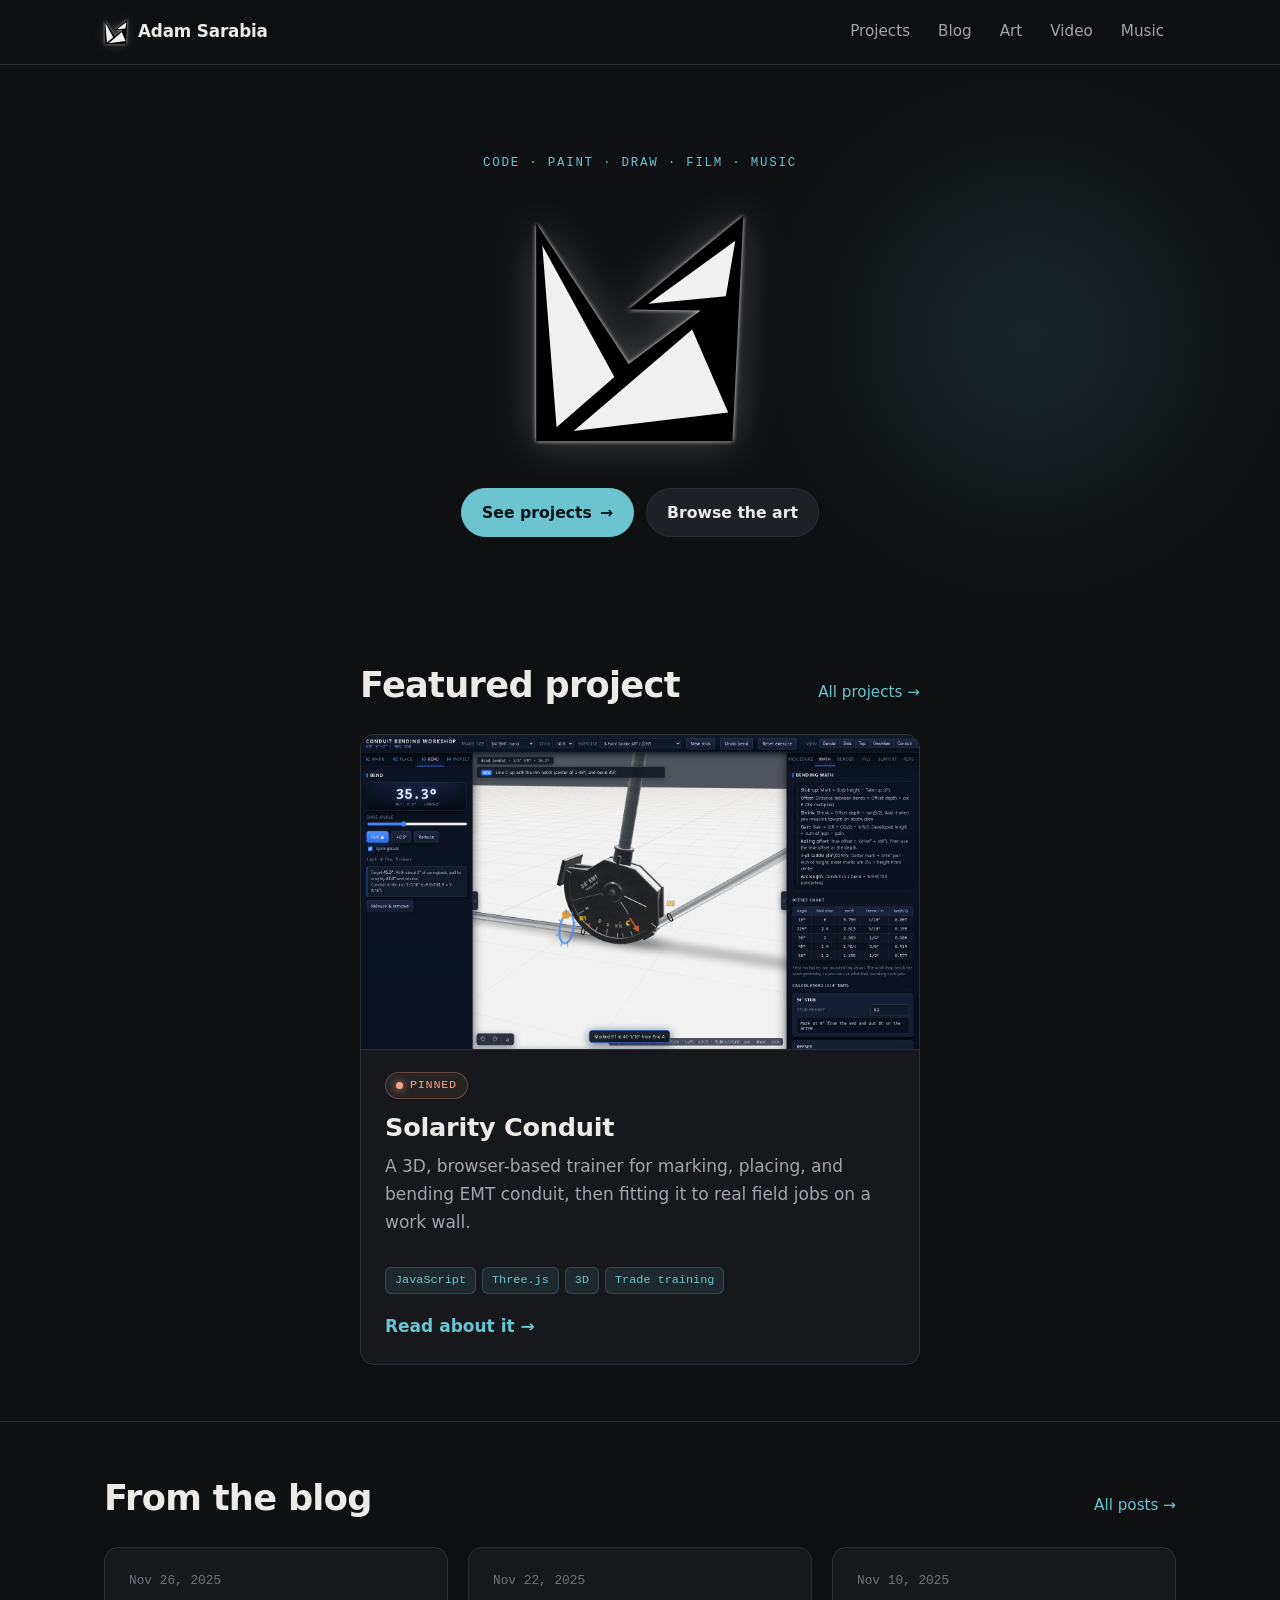
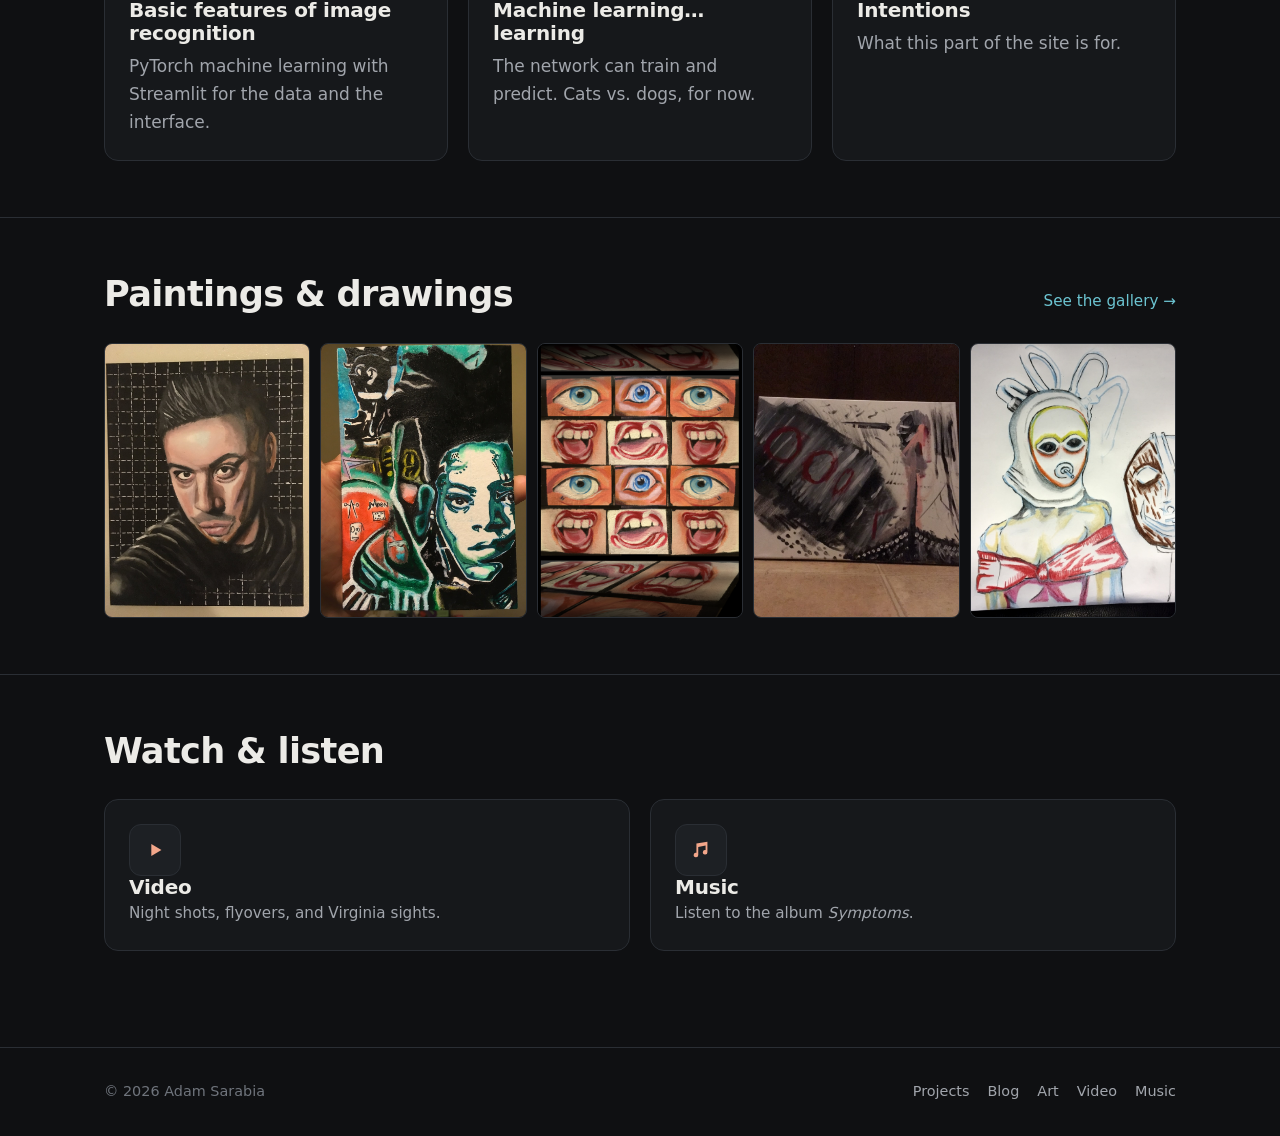
==== index.html @ c8c68a18 "Update home page art previews Co-Authored-By: Claude Opus 5.5 <noreply@anthropic.com>" ====
<!DOCTYPE html>
<html lang="en">
<head>
  <meta charset="utf-8">
  <meta name="viewport" content="width=device-width, initial-scale=1">
  <title>Adam Sarabia · code, art, video &amp; music</title>
  <meta name="description" content="Programming projects, paintings, drawings, video, and music.">
  <meta property="og:title" content="Adam Sarabia">
  <meta property="og:description" content="Programming projects, paintings, drawings, video, and music.">
  <link rel="icon" href="assets/img/favicon.svg" type="image/svg+xml">
  <link rel="stylesheet" href="assets/css/style.css">
</head>
<body>
  <a class="skip-link" href="#main">Skip to content</a>

  <header class="site-header">
    <div class="container">
      <a class="brand" href="index.html"><img src="assets/img/logo.svg" alt="" width="24" height="26">Adam Sarabia</a>
      <button class="nav-toggle" type="button" aria-expanded="false" aria-controls="site-nav" aria-label="Menu"><span></span></button>
      <nav class="site-nav" id="site-nav" aria-label="Main">
        <ul>
          <li><a href="projects.html">Projects</a></li>
          <li><a href="blog.html">Blog</a></li>
          <li><a href="art.html">Art</a></li>
          <li><a href="video.html">Video</a></li>
          <li><a href="music.html">Music</a></li>
        </ul>
      </nav>
    </div>
  </header>

  <main id="main">
    <!-- Hero -->
    <section class="hero">
      <div class="container hero-center">
        <p class="eyebrow hero-tagline">Code · Paint · Draw · Film · Music</p>
        <div class="hero-mark">
          <img src="assets/img/logo.svg" alt="" width="260" height="281">
        </div>
        <div class="hero-actions">
          <a class="btn btn-primary" href="projects.html">See projects <span class="arrow" aria-hidden="true">&rarr;</span></a>
          <a class="btn" href="art.html">Browse the art</a>
        </div>
      </div>
    </section>

    <!-- Featured project -->
    <section class="section feature-wrap">
      <div class="container">
        <div class="section-head">
          <h2>Featured project</h2>
          <a href="projects.html">All projects &rarr;</a>
        </div>
        <a class="card feature" href="projects.html#solarity-conduit">
          <div class="feature-media">
            <img src="assets/img/projects/conduit-bending/bend.png" alt="Bending a 3-point saddle on a 3/4-inch EMT hand bender in the Solarity Conduit simulator" width="1600" height="900">
          </div>
          <div class="card-body">
            <span class="badge">Pinned</span>
            <h3 style="margin-top:14px;font-size:1.6rem">Solarity Conduit</h3>
            <p class="muted">A 3D, browser-based trainer for marking, placing, and bending EMT conduit, then fitting it to real field jobs on a work wall.</p>
            <ul class="tags">
              <li>JavaScript</li><li>Three.js</li><li>3D</li><li>Trade training</li>
            </ul>
            <span style="color:var(--accent);font-weight:600">Read about it &rarr;</span>
          </div>
        </a>
      </div>
    </section>

    <!-- Latest posts -->
    <section class="section">
      <div class="container">
        <div class="section-head">
          <h2>From the blog</h2>
          <a href="blog.html">All posts &rarr;</a>
        </div>
        <div class="grid grid-3">
          <a class="card post-card" href="blog.html#basic-features-of-image-recognition">
            <div class="card-body">
              <time datetime="2025-11-26">Nov 26, 2025</time>
              <h3>Basic features of image recognition</h3>
              <p class="muted">PyTorch machine learning with Streamlit for the data and the interface.</p>
            </div>
          </a>
          <a class="card post-card" href="blog.html#machine-learning-learning">
            <div class="card-body">
              <time datetime="2025-11-22">Nov 22, 2025</time>
              <h3>Machine learning… learning</h3>
              <p class="muted">The network can train and predict. Cats vs. dogs, for now.</p>
            </div>
          </a>
          <a class="card post-card" href="blog.html#intentions">
            <div class="card-body">
              <time datetime="2025-11-10">Nov 10, 2025</time>
              <h3>Intentions</h3>
              <p class="muted">What this part of the site is for.</p>
            </div>
          </a>
        </div>
      </div>
    </section>

    <!-- Art preview -->
    <section class="section">
      <div class="container">
        <div class="section-head">
          <h2>Paintings &amp; drawings</h2>
          <a href="art.html">See the gallery &rarr;</a>
        </div>
        <div class="art-strip">
          <a href="art.html#paintings"><img src="assets/img/art/paintings/painting-04.jpg" alt="Painting: realistic portrait of a man against a grid background" loading="lazy" width="800" height="1066"></a>
          <a href="art.html#paintings"><img src="assets/img/art/paintings/painting-02.jpg" alt="Painting: portrait of a woman framed by bold black, teal, and red shapes" loading="lazy" width="800" height="1066"></a>
          <a href="art.html#paintings"><img src="assets/img/art/paintings/painting-01.png" alt="Painting: grid of painted eyes and open mouths" loading="lazy" width="565" height="800"></a>
          <a href="art.html#paintings"><img src="assets/img/art/paintings/painting-11.jpg" alt="Painting: black, gray, and white abstract with red circles and a pink stroke" loading="lazy" width="720" height="1278"></a>
          <a href="art.html#drawings"><img src="assets/img/art/drawings/drawing-12.jpg" alt="Drawing: two masked figures in color" loading="lazy" width="1066" height="800"></a>
        </div>
      </div>
    </section>

    <!-- Watch & listen -->
    <section class="section">
      <div class="container">
        <div class="section-head"><h2>Watch &amp; listen</h2></div>
        <div class="grid grid-2">
          <a class="card tile" href="video.html">
            <span class="tile-icon" aria-hidden="true">
              <svg width="22" height="22" viewBox="0 0 24 24" fill="currentColor"><path d="M8 5.5v13l11-6.5z"/></svg>
            </span>
            <span><h3>Video</h3><p>Night shots, flyovers, and Virginia sights.</p></span>
          </a>
          <a class="card tile" href="music.html">
            <span class="tile-icon" aria-hidden="true">
              <svg width="22" height="22" viewBox="0 0 24 24" fill="currentColor"><path d="M9 17.5a2.5 2.5 0 1 1-2-2.45V5l12-2v11.5a2.5 2.5 0 1 1-2-2.45V7.2L9 8.6z"/></svg>
            </span>
            <span><h3>Music</h3><p>Listen to the album <em>Symptoms</em>.</p></span>
          </a>
        </div>
      </div>
    </section>
  </main>

  <footer class="site-footer">
    <div class="container">
      <span>&copy; <span id="year">2026</span> Adam Sarabia</span>
      <nav aria-label="Footer">
        <a href="projects.html">Projects</a>
        <a href="blog.html">Blog</a>
        <a href="art.html">Art</a>
        <a href="video.html">Video</a>
        <a href="music.html">Music</a>
      </nav>
    </div>
  </footer>

  <script src="assets/js/site.js" defer></script>
</body>
</html>
---- assets/css/style.css ----
/* ==========================================================================
   Adam Sarabia — site styles
   Colors: change the values under :root to re-theme the whole site.
   ========================================================================== */

:root {
  --bg: #0f1012;
  --surface: #16181b;
  --surface-2: #1d2024;
  --border: #2a2e34;
  --text: #ecebe7;
  --muted: #a1a5ac;
  --faint: #6f747c;
  --accent: #6cc4d1;      /* teal, from the paintings */
  --accent-2: #f2a68a;    /* peach, from the paintings */
  --radius: 14px;
  --radius-sm: 8px;
  --max: 1120px;
  --font: system-ui, -apple-system, "Segoe UI", Roboto, "Helvetica Neue", Arial, sans-serif;
  --mono: ui-monospace, "Cascadia Code", "SF Mono", Consolas, "Liberation Mono", monospace;
  color-scheme: dark;
}

*, *::before, *::after { box-sizing: border-box; }

html { scroll-behavior: smooth; }
@media (prefers-reduced-motion: reduce) {
  html { scroll-behavior: auto; }
  *, *::before, *::after { animation: none !important; transition: none !important; }
}

body {
  margin: 0;
  background: var(--bg);
  color: var(--text);
  font-family: var(--font);
  font-size: 17px;
  line-height: 1.65;
  -webkit-font-smoothing: antialiased;
  text-rendering: optimizeLegibility;
  min-height: 100vh;
  display: flex;
  flex-direction: column;
}

main { flex: 1; }

img, video, iframe { max-width: 100%; display: block; }

a { color: var(--accent); text-decoration: none; }
a:hover { text-decoration: underline; text-underline-offset: 3px; }

:focus-visible { outline: 2px solid var(--accent); outline-offset: 3px; border-radius: 4px; }

h1, h2, h3 { line-height: 1.15; letter-spacing: -0.02em; margin: 0 0 .5em; font-weight: 700; }
h1 { font-size: clamp(2.2rem, 5vw, 3.6rem); }
h2 { font-size: clamp(1.6rem, 3vw, 2.2rem); }
h3 { font-size: 1.25rem; letter-spacing: -0.01em; }
p  { margin: 0 0 1em; }

.container { width: 100%; max-width: var(--max); margin: 0 auto; padding: 0 24px; }
.narrow { max-width: 760px; }

.skip-link {
  position: absolute; left: -9999px; top: 8px; z-index: 100;
  background: var(--accent); color: #000; padding: 8px 14px; border-radius: var(--radius-sm);
}
.skip-link:focus { left: 8px; }

/* ---------- Small text helpers ---------- */
.eyebrow {
  font-family: var(--mono);
  font-size: .78rem;
  letter-spacing: .14em;
  text-transform: uppercase;
  color: var(--accent);
  margin: 0 0 .9rem;
}
.muted { color: var(--muted); }
.lede { font-size: 1.2rem; color: var(--muted); max-width: 62ch; }

/* ---------- Header ---------- */
.site-header {
  position: sticky; top: 0; z-index: 50;
  background: rgba(15, 16, 18, .82);
  backdrop-filter: saturate(140%) blur(12px);
  -webkit-backdrop-filter: saturate(140%) blur(12px);
  border-bottom: 1px solid var(--border);
}
.site-header .container { display: flex; align-items: center; justify-content: space-between; height: 64px; }

.brand { display: flex; align-items: center; gap: 10px; color: var(--text); font-weight: 700; letter-spacing: -0.01em; font-size: 1.05rem; }
.brand:hover { text-decoration: none; }
.brand img { width: 24px; height: auto; filter: drop-shadow(0 0 1px rgba(255,255,255,.7)) drop-shadow(0 0 6px rgba(255,255,255,.18)); }

.site-nav ul { list-style: none; display: flex; gap: 4px; margin: 0; padding: 0; }
.site-nav a {
  display: block; padding: 8px 12px; border-radius: var(--radius-sm);
  color: var(--muted); font-size: .95rem; font-weight: 500;
}
.site-nav a:hover { color: var(--text); background: var(--surface-2); text-decoration: none; }
.site-nav a[aria-current="page"] { color: var(--text); background: var(--surface-2); box-shadow: inset 0 -2px 0 var(--accent); }

.nav-toggle {
  display: none; background: none; border: 1px solid var(--border); color: var(--text);
  border-radius: var(--radius-sm); width: 42px; height: 38px; cursor: pointer; padding: 0;
}
.nav-toggle span, .nav-toggle span::before, .nav-toggle span::after {
  display: block; width: 18px; height: 2px; background: currentColor; margin: 0 auto; position: relative; border-radius: 2px;
  transition: transform .2s ease, background .2s ease;
}
.nav-toggle span::before, .nav-toggle span::after { content: ""; position: absolute; left: 0; }
.nav-toggle span::before { top: -6px; }
.nav-toggle span::after  { top: 6px; }
.nav-open .nav-toggle span { background: transparent; }
.nav-open .nav-toggle span::before { transform: translateY(6px) rotate(45deg); }
.nav-open .nav-toggle span::after  { transform: translateY(-6px) rotate(-45deg); }

@media (max-width: 760px) {
  .nav-toggle { display: block; }
  .site-nav {
    position: absolute; top: 64px; left: 0; right: 0;
    background: var(--bg); border-bottom: 1px solid var(--border);
    display: none;
  }
  .nav-open .site-nav { display: block; }
  .site-nav ul { flex-direction: column; padding: 12px 16px 18px; gap: 2px; }
  .site-nav a { padding: 12px 14px; font-size: 1.05rem; }
}

/* ---------- Page header (inner pages) ---------- */
.page-head { padding: 72px 0 40px; }
.page-head h1 { margin-bottom: .35em; }

/* ---------- Sections ---------- */
.section { padding: 56px 0; }
.section + .section { border-top: 1px solid var(--border); }
.section-head { display: flex; align-items: baseline; justify-content: space-between; gap: 16px; margin-bottom: 28px; flex-wrap: wrap; }
.section-head h2 { margin: 0; }
.section-head a { font-size: .95rem; white-space: nowrap; }

/* ---------- Hero (home) ---------- */
.hero { padding: 88px 0 72px; position: relative; overflow: hidden; }
.hero::before {
  content: ""; position: absolute; inset: -20% -10% auto auto; width: 60vw; height: 60vw; max-width: 760px; max-height: 760px;
  background: radial-gradient(closest-side, rgba(108,196,209,.12), transparent 70%);
  pointer-events: none;
}
.hero .container { display: grid; grid-template-columns: 1.25fr .75fr; gap: 48px; align-items: center; position: relative; }
.hero h1 { max-width: 15ch; }
.hero h1 .accent { color: var(--accent-2); white-space: nowrap; }
.hero-actions { display: flex; gap: 12px; flex-wrap: wrap; margin-top: 28px; }
.hero-mark { display: grid; place-items: center; }
.hero .container.hero-center { display: flex; flex-direction: column; align-items: center; text-align: center; gap: 0; }
.hero-center .hero-mark { margin-bottom: 32px; order: 0; justify-items: center; }
.hero-center .hero-tagline { margin-bottom: 36px; }
.hero-center .hero-mark img { width: min(220px, 55vw); }
.hero-center .hero-actions { justify-content: center; margin-top: 8px; }
.visually-hidden { position: absolute; width: 1px; height: 1px; overflow: hidden; clip: rect(0 0 0 0); white-space: nowrap; }
.hero-mark img {
  width: min(260px, 70%);
  height: auto;
  filter: drop-shadow(0 0 2px rgba(255,255,255,.9)) drop-shadow(0 0 22px rgba(255,255,255,.22));
  animation: float 7s ease-in-out infinite;
}
@keyframes float {
  0%, 100% { transform: translateY(0) rotate(0deg); }
  50% { transform: translateY(-10px) rotate(-2deg); }
}
@media (max-width: 820px) {
  .hero { padding: 56px 0 48px; }
  .hero .container { grid-template-columns: 1fr; }
  .hero-mark { order: -1; justify-items: start; }
  .hero-mark img { width: 92px; }
}

.chips { display: flex; flex-wrap: wrap; gap: 8px; margin: 22px 0 0; padding: 0; list-style: none; }
.chips li {
  font-family: var(--mono); font-size: .78rem; color: var(--muted);
  border: 1px solid var(--border); border-radius: 999px; padding: 4px 12px; background: var(--surface);
}

/* ---------- Buttons ---------- */
.btn {
  display: inline-flex; align-items: center; gap: 8px;
  padding: 11px 20px; border-radius: 999px; font-weight: 600; font-size: .98rem;
  border: 1px solid var(--border); color: var(--text); background: var(--surface-2);
  transition: border-color .15s ease, transform .15s ease, background .15s ease;
}
.btn:hover { text-decoration: none; border-color: var(--faint); transform: translateY(-1px); }
.btn-primary { background: var(--accent); border-color: var(--accent); color: #061316; }
.btn-primary:hover { background: #82d0db; border-color: #82d0db; }
.btn .arrow { transition: transform .15s ease; }
.btn:hover .arrow { transform: translateX(3px); }

/* ---------- Cards ---------- */
.card {
  background: var(--surface); border: 1px solid var(--border); border-radius: var(--radius);
  overflow: hidden; transition: border-color .2s ease, transform .2s ease;
}
a.card { color: inherit; display: block; }
a.card:hover { text-decoration: none; border-color: var(--faint); transform: translateY(-2px); }
.card-body { padding: 22px 24px 24px; }
.card-body h3 { margin-bottom: .35em; }
.card-body p:last-child { margin-bottom: 0; }

.grid { display: grid; gap: 20px; }
.grid-2 { grid-template-columns: repeat(2, 1fr); }
.grid-3 { grid-template-columns: repeat(3, 1fr); }
@media (max-width: 900px) { .grid-3 { grid-template-columns: 1fr 1fr; } }
@media (max-width: 640px) { .grid-2, .grid-3 { grid-template-columns: 1fr; } }

/* Featured project (home) */
.feature { display: grid; grid-template-columns: 1.1fr 1fr; max-width: 560px; margin: 0 auto; }
.feature-wrap .section-head { max-width: 560px; margin-left: auto; margin-right: auto; }
.feature-wrap .feature { grid-template-columns: 1fr; }
.feature-wrap .feature-media { border-right: 0; border-bottom: 1px solid var(--border); padding: 0; }
.feature-wrap .feature-media img { border: 0; border-radius: 0; width: 100%; height: auto; }
.feature-wrap .feature .card-body { padding: 22px 24px 24px; }
.feature-media { background: #0b0c0e; border-right: 1px solid var(--border); display: grid; place-items: center; padding: 20px; }
.feature-media img { border-radius: var(--radius-sm); border: 1px solid var(--border); }
.feature .card-body { padding: 32px; display: flex; flex-direction: column; justify-content: center; }
@media (max-width: 820px) {
  .feature { grid-template-columns: 1fr; }
  .feature-media { border-right: 0; border-bottom: 1px solid var(--border); }
}

.tags { display: flex; flex-wrap: wrap; gap: 6px; margin: 14px 0 18px; padding: 0; list-style: none; }
.tags li {
  font-family: var(--mono); font-size: .74rem; padding: 3px 9px; border-radius: 6px;
  background: rgba(108,196,209,.1); color: var(--accent); border: 1px solid rgba(108,196,209,.22);
}

.badge {
  display: inline-flex; align-items: center; gap: 7px;
  font-family: var(--mono); font-size: .74rem; letter-spacing: .06em; text-transform: uppercase;
  color: var(--accent-2); border: 1px solid rgba(242,166,138,.3); background: rgba(242,166,138,.08);
  padding: 3px 10px; border-radius: 999px; align-self: flex-start;
}
.badge::before { content: ""; width: 7px; height: 7px; border-radius: 50%; background: currentColor; box-shadow: 0 0 8px currentColor; }

/* Post cards (home + blog list) */
.post-card time, .post time {
  font-family: var(--mono); font-size: .8rem; color: var(--faint); display: block; margin-bottom: 8px;
}

/* Art strip (home) */
.art-strip { display: grid; grid-template-columns: repeat(5, 1fr); gap: 10px; }
.art-strip a { border-radius: var(--radius-sm); overflow: hidden; aspect-ratio: 3 / 4; border: 1px solid var(--border); }
.art-strip img { width: 100%; height: 100%; object-fit: cover; transition: transform .4s ease; }
.art-strip a:hover img { transform: scale(1.05); }
@media (max-width: 760px) { .art-strip { grid-template-columns: repeat(3, 1fr); } }

/* Link tiles (home: video / music) */
.tile { display: flex; align-items: center; gap: 18px; padding: 24px; }
.tile-icon {
  flex: none; width: 52px; height: 52px; border-radius: 12px; display: grid; place-items: center;
  background: var(--surface-2); border: 1px solid var(--border); color: var(--accent-2);
}
.tile h3 { margin: 0 0 2px; }
.tile p { margin: 0; color: var(--muted); font-size: .95rem; }

/* ---------- Project page ---------- */
.project { padding: 8px 0 64px; }
.project-head { display: flex; align-items: center; gap: 14px; flex-wrap: wrap; margin-bottom: 14px; }
.project-head time { font-family: var(--mono); font-size: .8rem; color: var(--faint); }
.project h2 { font-size: clamp(1.8rem, 3.6vw, 2.6rem); }
.project-layout { display: grid; grid-template-columns: 1fr 300px; gap: 48px; margin-top: 32px; }
@media (max-width: 900px) { .project-layout { grid-template-columns: 1fr; gap: 32px; } }
.project-layout h3 { margin-top: 1.6em; }
.project-layout h3:first-child { margin-top: 0; }
.project-layout ul { padding-left: 1.2em; margin: 0 0 1em; }
.project-layout li { margin-bottom: .4em; }
.project-layout li::marker { color: var(--accent); }

.aside-box { background: var(--surface); border: 1px solid var(--border); border-radius: var(--radius); padding: 22px; position: sticky; top: 88px; }
.aside-box h4 { font-family: var(--mono); font-size: .75rem; letter-spacing: .12em; text-transform: uppercase; color: var(--faint); margin: 0 0 8px; font-weight: 500; }
.aside-box dl { margin: 0; }
.aside-box dt { font-family: var(--mono); font-size: .75rem; letter-spacing: .12em; text-transform: uppercase; color: var(--faint); margin-top: 16px; }
.aside-box dt:first-child { margin-top: 0; }
.aside-box dd { margin: 4px 0 0; }
.aside-box .tags { margin: 6px 0 0; }
.aside-links { display: grid; gap: 8px; margin-top: 18px; }

.figures { display: grid; grid-template-columns: 1fr 1.4fr; gap: 16px; margin: 20px 0 8px; align-items: start; }
@media (max-width: 640px) { .figures { grid-template-columns: 1fr; } }
figure { margin: 0; }
figure img { border-radius: var(--radius-sm); border: 1px solid var(--border); width: 100%; height: auto; cursor: zoom-in; }
figcaption { font-size: .88rem; color: var(--muted); margin-top: 8px; }

.note {
  border-left: 3px solid var(--accent-2); background: var(--surface); padding: 14px 18px; border-radius: 0 var(--radius-sm) var(--radius-sm) 0;
  color: var(--muted); font-size: .96rem;
}

/* ---------- Embeds ---------- */
.embed { position: relative; aspect-ratio: 16 / 9; border-radius: var(--radius); overflow: hidden; background: #000; border: 1px solid var(--border); }
.embed iframe { position: absolute; inset: 0; width: 100%; height: 100%; border: 0; }
.video-grid { display: grid; grid-template-columns: repeat(2, 1fr); gap: 32px 24px; }
@media (max-width: 760px) { .video-grid { grid-template-columns: 1fr; } }
.video-grid h3 { margin: 14px 0 2px; font-size: 1.1rem; }
.video-grid p { margin: 0; color: var(--muted); font-size: .92rem; }
.video-vertical {
  display: flex; align-items: center; gap: 40px; margin-top: 56px; padding-top: 48px; border-top: 1px solid var(--border);
}
.video-vertical video {
  width: min(300px, 100%); height: auto; aspect-ratio: 9 / 16; border-radius: var(--radius);
  border: 1px solid var(--border); background: #000; flex: none;
}
.video-vertical h2 { margin-bottom: .3em; }
@media (max-width: 640px) { .video-vertical { flex-direction: column; align-items: flex-start; gap: 20px; } }

.embed-small { max-width: 640px; }

/* GitHub project cards */
.gh-section { padding: 0 0 56px; margin-bottom: 48px; border-bottom: 1px solid var(--border); }
.gh-list { display: grid; gap: 24px; }
.gh-card { display: grid; grid-template-columns: 1.15fr 1fr; }
.gh-card .project-head { margin-bottom: 10px; }
.gh-card .project-head time { font-family: var(--mono); font-size: .8rem; color: var(--faint); }
.gh-media { display: block; overflow: hidden; border-right: 1px solid var(--border); background: #0b0c0e; }
@media (max-width: 860px) {
  .gh-card { grid-template-columns: 1fr; }
  .gh-media { aspect-ratio: 16 / 9; border-right: 0; border-bottom: 1px solid var(--border); }
}
.badge-pin { color: var(--accent); border-color: rgba(108,196,209,.35); background: rgba(108,196,209,.08); }
.gh-media img { width: 100%; height: 100%; object-fit: cover; transition: transform .4s ease; }
.gh-media:hover img { transform: scale(1.03); }
.gh-card .card-body { flex: 1; display: flex; flex-direction: column; }
.gh-sub { font-family: var(--mono); font-size: .78rem; color: var(--faint); margin: -2px 0 12px; }
.gh-card .points { padding-left: 1.1em; margin: 0 0 16px; color: var(--muted); font-size: .95rem; }
.gh-card .points li { margin-bottom: .35em; }
.gh-card .points li::marker { color: var(--accent); }
.gh-thumbs { display: grid; grid-template-columns: 1fr 1fr; gap: 8px; margin-bottom: 4px; }
.gh-thumbs a { aspect-ratio: 16 / 9; overflow: hidden; border-radius: var(--radius-sm); border: 1px solid var(--border); }
.gh-thumbs img { width: 100%; height: 100%; object-fit: cover; transition: transform .4s ease; }
.gh-thumbs a:hover img { transform: scale(1.05); }
.gh-links { margin-top: auto; display: flex; gap: 10px; flex-wrap: wrap; }

.spotify { border-radius: var(--radius); overflow: hidden; border: 0; width: 100%; height: 352px; }

/* ---------- Blog ---------- */
.post { padding: 40px 0; border-top: 1px solid var(--border); }
.post:first-of-type { border-top: 0; padding-top: 8px; }
.post h2 { font-size: clamp(1.5rem, 3vw, 2rem); }
.post h2 a { color: inherit; }
.post .embed, .post .figures { margin: 22px 0; }
.post-footer { margin-top: 14px; font-size: .95rem; }

/* ---------- Art gallery ---------- */
.subnav { display: flex; gap: 8px; flex-wrap: wrap; margin-top: 26px; }
.subnav a { padding: 7px 16px; border-radius: 999px; border: 1px solid var(--border); color: var(--muted); font-size: .95rem; }
.subnav a:hover { color: var(--text); text-decoration: none; border-color: var(--faint); }

.gallery { columns: 3 260px; column-gap: 16px; }
.gallery a {
  display: block; margin: 0 0 16px; break-inside: avoid; border-radius: var(--radius-sm); overflow: hidden;
  border: 1px solid var(--border); background: var(--surface); position: relative;
}
.gallery img { width: 100%; height: auto; transition: transform .5s ease, opacity .3s ease, filter .4s ease; }
.gallery a:hover img { transform: scale(1.03); }
.gallery a::after {
  content: ""; position: absolute; inset: 0; box-shadow: inset 0 0 0 1px rgba(255,255,255,.04); pointer-events: none;
}
.art-section { scroll-margin-top: 90px; }

/* NSFW cover: blurred until clicked once (see site.js) */
.gallery a.nsfw:not(.revealed) img,
.gallery a.nsfw:not(.revealed):hover img {
  filter: blur(28px) brightness(.55) saturate(.7);
  transform: scale(1.15);
}
.gallery a.nsfw:not(.revealed) { cursor: pointer; }
.nsfw-cover {
  position: absolute; inset: 0; z-index: 1;
  display: flex; flex-direction: column; align-items: center; justify-content: center; gap: 10px;
  color: var(--text); text-align: center; pointer-events: none;
  transition: opacity .3s ease, visibility .3s ease;
}
.gallery a.nsfw.revealed .nsfw-cover { opacity: 0; visibility: hidden; }
.nsfw-tag {
  font-family: var(--mono); font-weight: 700; font-size: .85rem; letter-spacing: .18em;
  padding: 5px 14px 5px 16px; border-radius: 999px;
  border: 1px solid rgba(255,255,255,.55); background: rgba(0,0,0,.35);
}
.nsfw-hint { font-size: .9rem; color: rgba(255,255,255,.82); }
.gallery a.nsfw:not(.revealed):hover .nsfw-tag { background: rgba(0,0,0,.55); border-color: #fff; }

/* ---------- Lightbox ---------- */
.lightbox {
  position: fixed; inset: 0; z-index: 200; background: rgba(6, 7, 8, .94);
  display: none; align-items: center; justify-content: center; padding: 56px 72px;
}
.lightbox.open { display: flex; }
.lightbox img { max-width: 100%; max-height: 100%; object-fit: contain; border-radius: 6px; box-shadow: 0 20px 60px rgba(0,0,0,.6); }
.lightbox button {
  position: absolute; background: rgba(255,255,255,.06); color: var(--text); border: 1px solid rgba(255,255,255,.14);
  width: 46px; height: 46px; border-radius: 50%; font-size: 1.3rem; cursor: pointer; display: grid; place-items: center;
}
.lightbox button:hover { background: rgba(255,255,255,.14); }
.lb-close { top: 16px; right: 16px; }
.lb-prev { left: 16px; top: 50%; transform: translateY(-50%); }
.lb-next { right: 16px; top: 50%; transform: translateY(-50%); }
.lightbox img { transition: filter .3s ease; }
.lightbox.lb-blur img { filter: blur(40px) brightness(.5); cursor: pointer; }
.lightbox .lb-reveal {
  display: none; top: 50%; left: 50%; transform: translate(-50%, -50%);
  width: auto; height: auto; padding: 14px 22px; border-radius: 999px; gap: 12px;
  align-items: center; font-size: .95rem; background: rgba(0,0,0,.45);
}
.lightbox.lb-blur .lb-reveal { display: flex; }
.lightbox .lb-reveal .nsfw-tag { padding: 3px 10px 3px 12px; font-size: .78rem; }
.lb-count { position: absolute; bottom: 18px; left: 0; right: 0; text-align: center; font-family: var(--mono); font-size: .8rem; color: var(--muted); }
@media (max-width: 640px) {
  .lightbox { padding: 64px 12px; }
  .lb-prev, .lb-next { top: auto; bottom: 10px; transform: none; }
}

/* ---------- Footer ---------- */
.site-footer { border-top: 1px solid var(--border); padding: 32px 0; color: var(--faint); font-size: .9rem; margin-top: 40px; }
.site-footer .container { display: flex; justify-content: space-between; gap: 16px; flex-wrap: wrap; align-items: center; }
.site-footer nav { display: flex; gap: 18px; flex-wrap: wrap; }
.site-footer a { color: var(--muted); }
.site-footer a:hover { color: var(--text); }
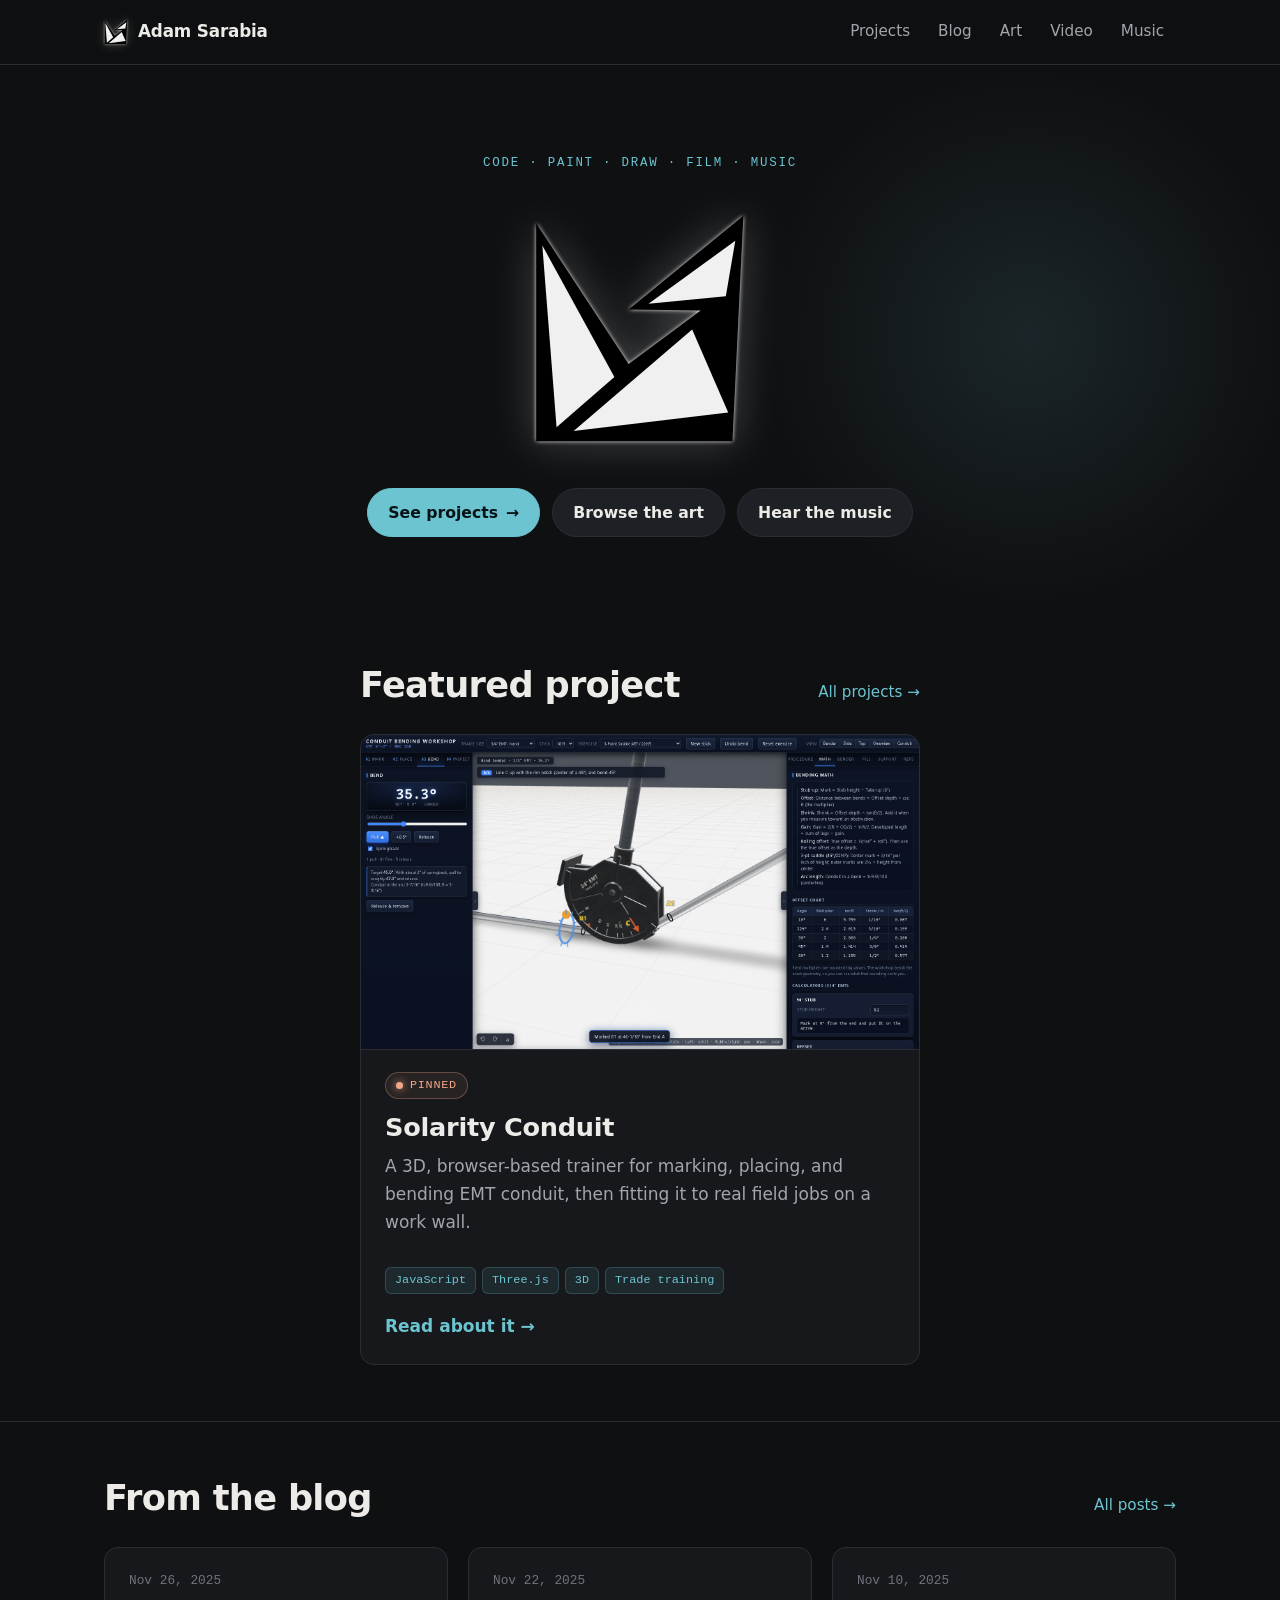
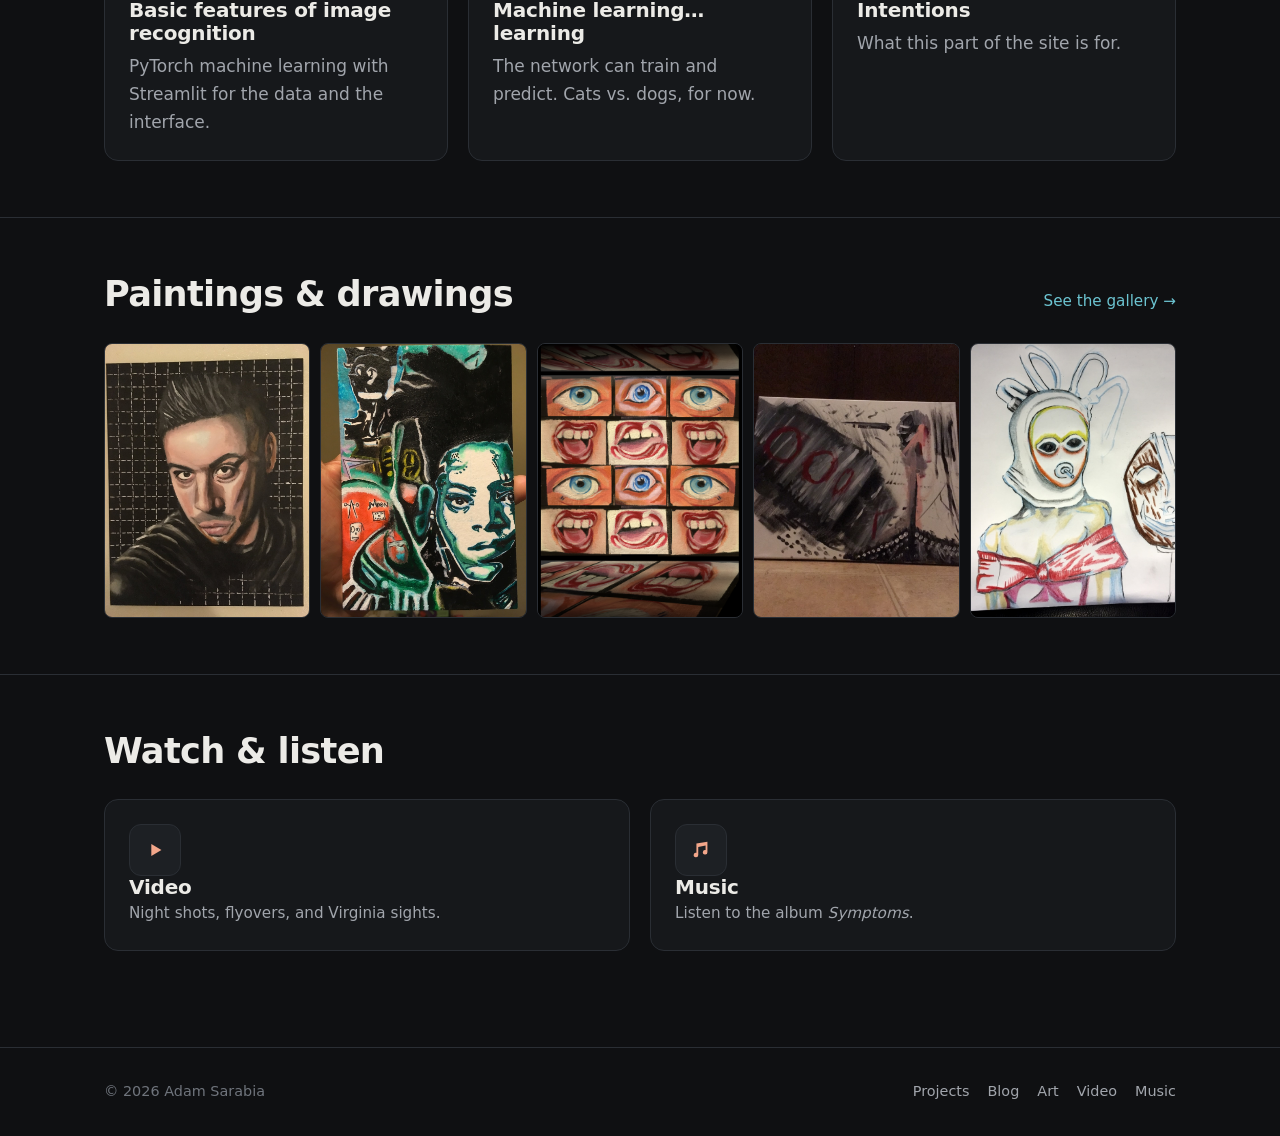
==== commit 5416d32b: "Add Hear the music button to the home page Co-Authored-By: Claude Opus 5.5 <noreply@anthropic.com>" ====
--- a/index.html
+++ b/index.html
@@ -40,6 +40,7 @@
         <div class="hero-actions">
           <a class="btn btn-primary" href="projects.html">See projects <span class="arrow" aria-hidden="true">&rarr;</span></a>
           <a class="btn" href="art.html">Browse the art</a>
+          <a class="btn" href="music.html">Hear the music</a>
         </div>
       </div>
     </section>
--- a/assets/css/style.css
+++ b/assets/css/style.css
@@ -27,6 +27,8 @@
 @media (prefers-reduced-motion: reduce) {
   html { scroll-behavior: auto; }
   *, *::before, *::after { animation: none !important; transition: none !important; }
+  /* Keep the gentle logo float even when the system asks for less motion. */
+  .hero-mark img { animation: float 7s ease-in-out infinite !important; }
 }
 
 body {
@@ -338,6 +340,9 @@
 .gh-links { margin-top: auto; display: flex; gap: 10px; flex-wrap: wrap; }
 
 .spotify { border-radius: var(--radius); overflow: hidden; border: 0; width: 100%; height: 352px; }
+.spotify-full { height: 760px; }
+.listen-title { font-size: 1rem; font-family: var(--mono); letter-spacing: .12em; text-transform: uppercase; color: var(--faint); font-weight: 500; margin: 32px 0 12px; }
+.listen-links { display: flex; flex-wrap: wrap; gap: 10px; }
 
 /* ---------- Blog ---------- */
 .post { padding: 40px 0; border-top: 1px solid var(--border); }
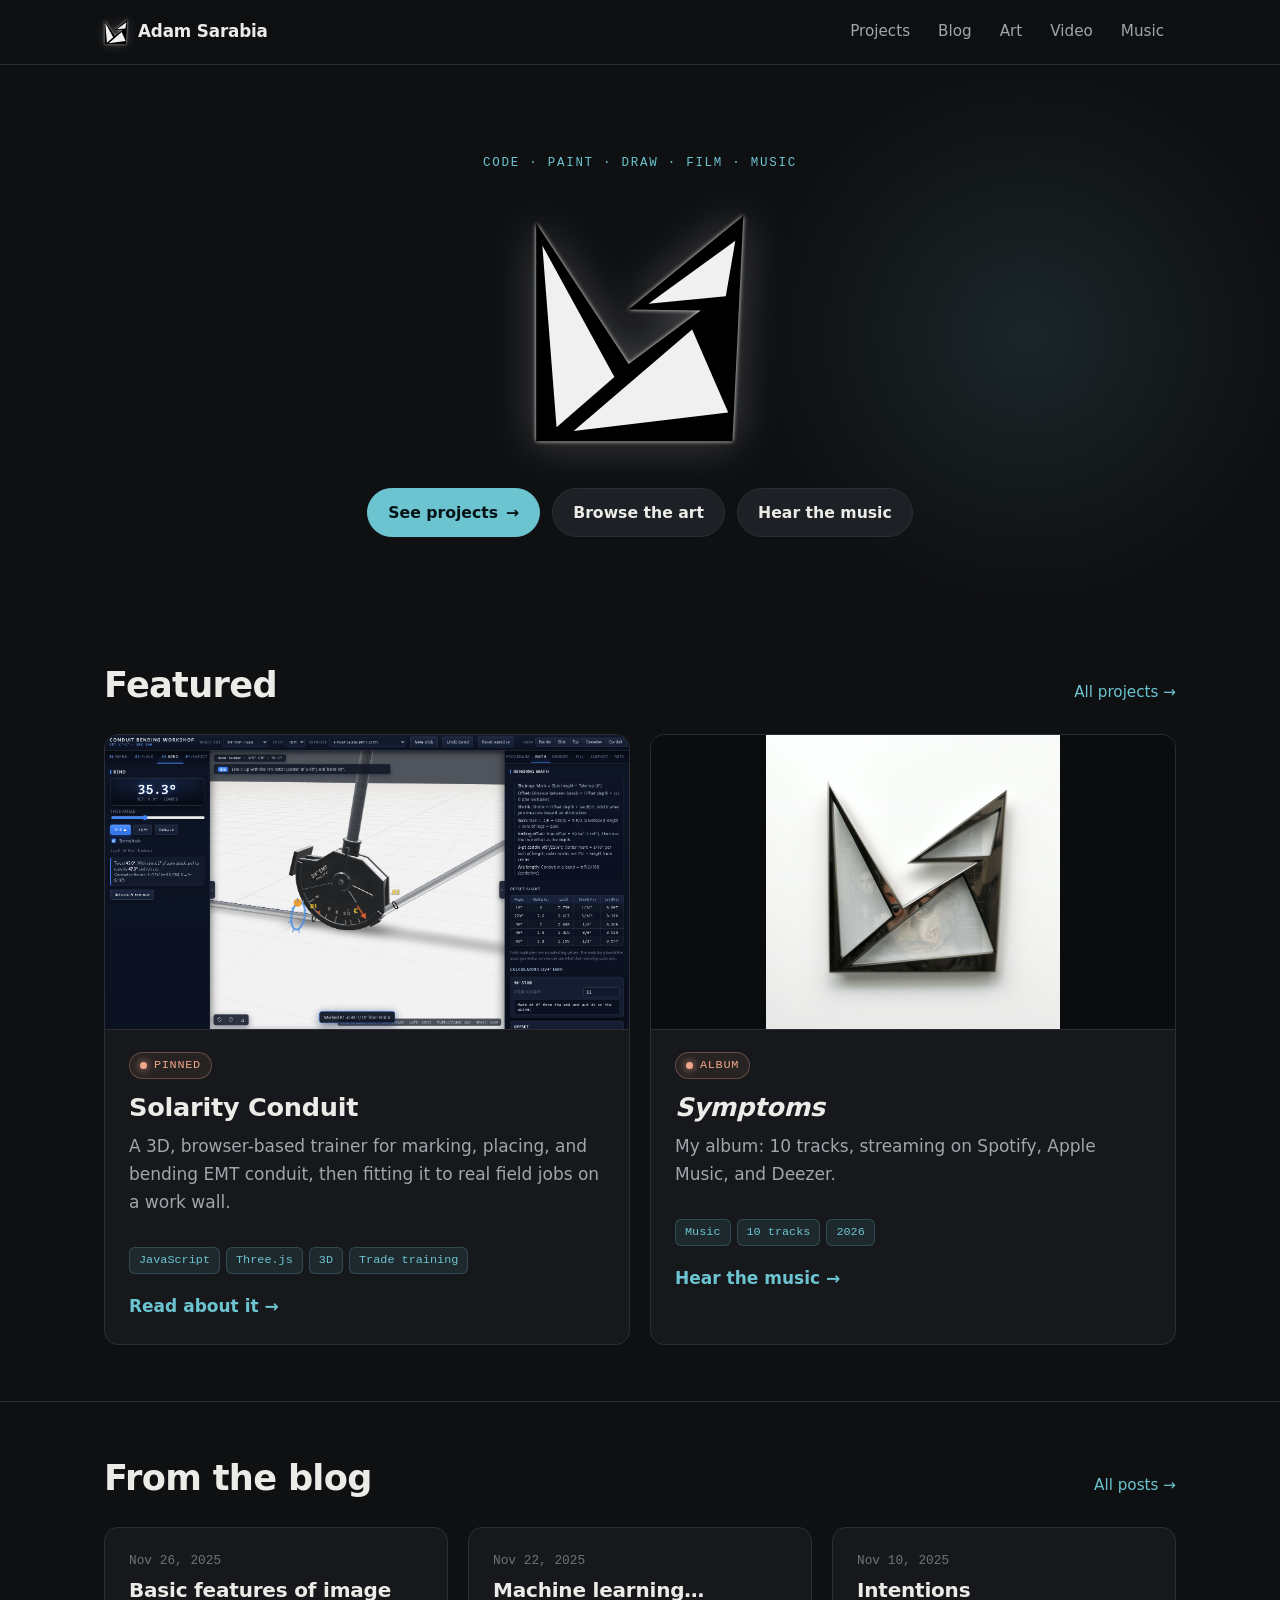
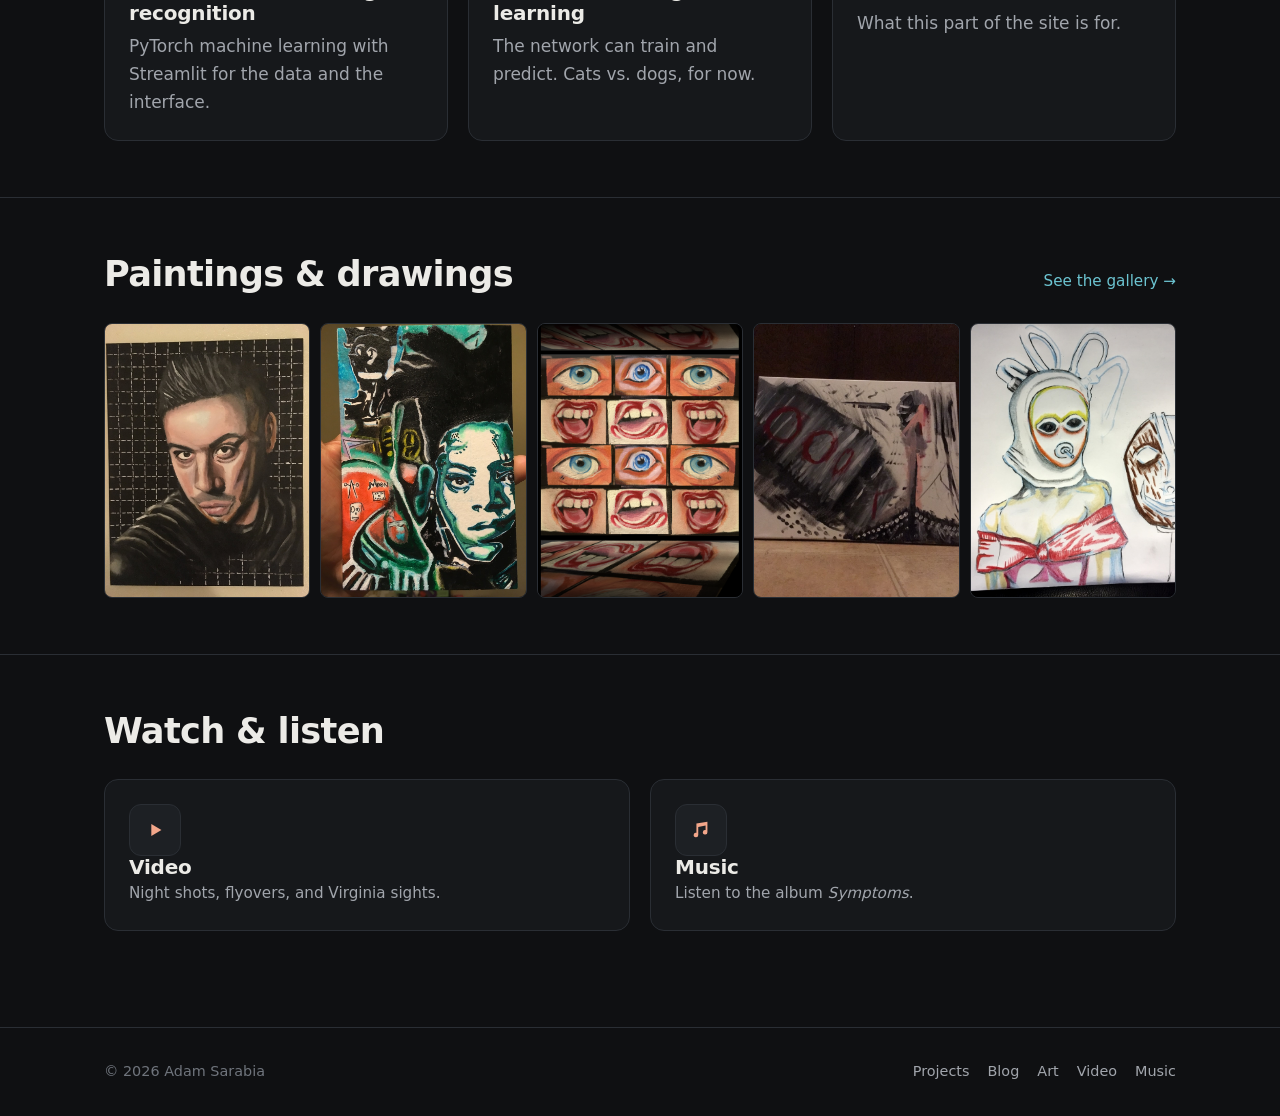
==== commit 7d323e87: "Feature the Symptoms album next to Solarity Conduit Co-Authored-By: Claude Opus 5.5 <noreply@anthrop" ====
--- a/index.html
+++ b/index.html
@@ -49,9 +49,10 @@
     <section class="section feature-wrap">
       <div class="container">
         <div class="section-head">
-          <h2>Featured project</h2>
+          <h2>Featured</h2>
           <a href="projects.html">All projects &rarr;</a>
         </div>
+        <div class="feature-pair">
         <a class="card feature" href="projects.html#solarity-conduit">
           <div class="feature-media">
             <img src="assets/img/projects/conduit-bending/bend.png" alt="Bending a 3-point saddle on a 3/4-inch EMT hand bender in the Solarity Conduit simulator" width="1600" height="900">
@@ -66,6 +67,21 @@
             <span style="color:var(--accent);font-weight:600">Read about it &rarr;</span>
           </div>
         </a>
+        <a class="card feature" href="music.html">
+          <div class="feature-media feature-media-album">
+            <img src="assets/img/music/symptoms-cover.jpg" alt="Album cover for Symptoms" width="1000" height="1000">
+          </div>
+          <div class="card-body">
+            <span class="badge">Album</span>
+            <h3 style="margin-top:14px;font-size:1.6rem"><em>Symptoms</em></h3>
+            <p class="muted">My album: 10 tracks, streaming on Spotify, Apple Music, and Deezer.</p>
+            <ul class="tags">
+              <li>Music</li><li>10 tracks</li><li>2026</li>
+            </ul>
+            <span style="color:var(--accent);font-weight:600">Hear the music &rarr;</span>
+          </div>
+        </a>
+        </div>
       </div>
     </section>
 
--- a/assets/css/style.css
+++ b/assets/css/style.css
@@ -214,7 +214,16 @@
 
 /* Featured project (home) */
 .feature { display: grid; grid-template-columns: 1.1fr 1fr; max-width: 560px; margin: 0 auto; }
-.feature-wrap .section-head { max-width: 560px; margin-left: auto; margin-right: auto; }
+.feature-pair { display: grid; grid-template-columns: repeat(2, minmax(0, 560px)); gap: 20px; justify-content: center; }
+@media (max-width: 820px) { .feature-pair { grid-template-columns: minmax(0, 560px); } }
+.feature-pair .feature { max-width: none; margin: 0; width: 100%; }
+.feature-wrap .section-head { max-width: 1140px; margin-left: auto; margin-right: auto; }
+.feature-pair .feature-media { aspect-ratio: 16 / 9; display: block; }
+.feature-pair .feature-media img { width: 100%; height: 100%; object-fit: cover; }
+.feature-pair .feature-media { position: relative; overflow: hidden; padding: 0; }
+.feature-wrap .feature-pair .feature-media img { position: absolute; inset: 0; width: 100%; height: 100%; }
+.feature-pair .feature-media-album { background: #0b0c0e; }
+.feature-pair .feature-media-album img { object-fit: contain; }
 .feature-wrap .feature { grid-template-columns: 1fr; }
 .feature-wrap .feature-media { border-right: 0; border-bottom: 1px solid var(--border); padding: 0; }
 .feature-wrap .feature-media img { border: 0; border-radius: 0; width: 100%; height: auto; }
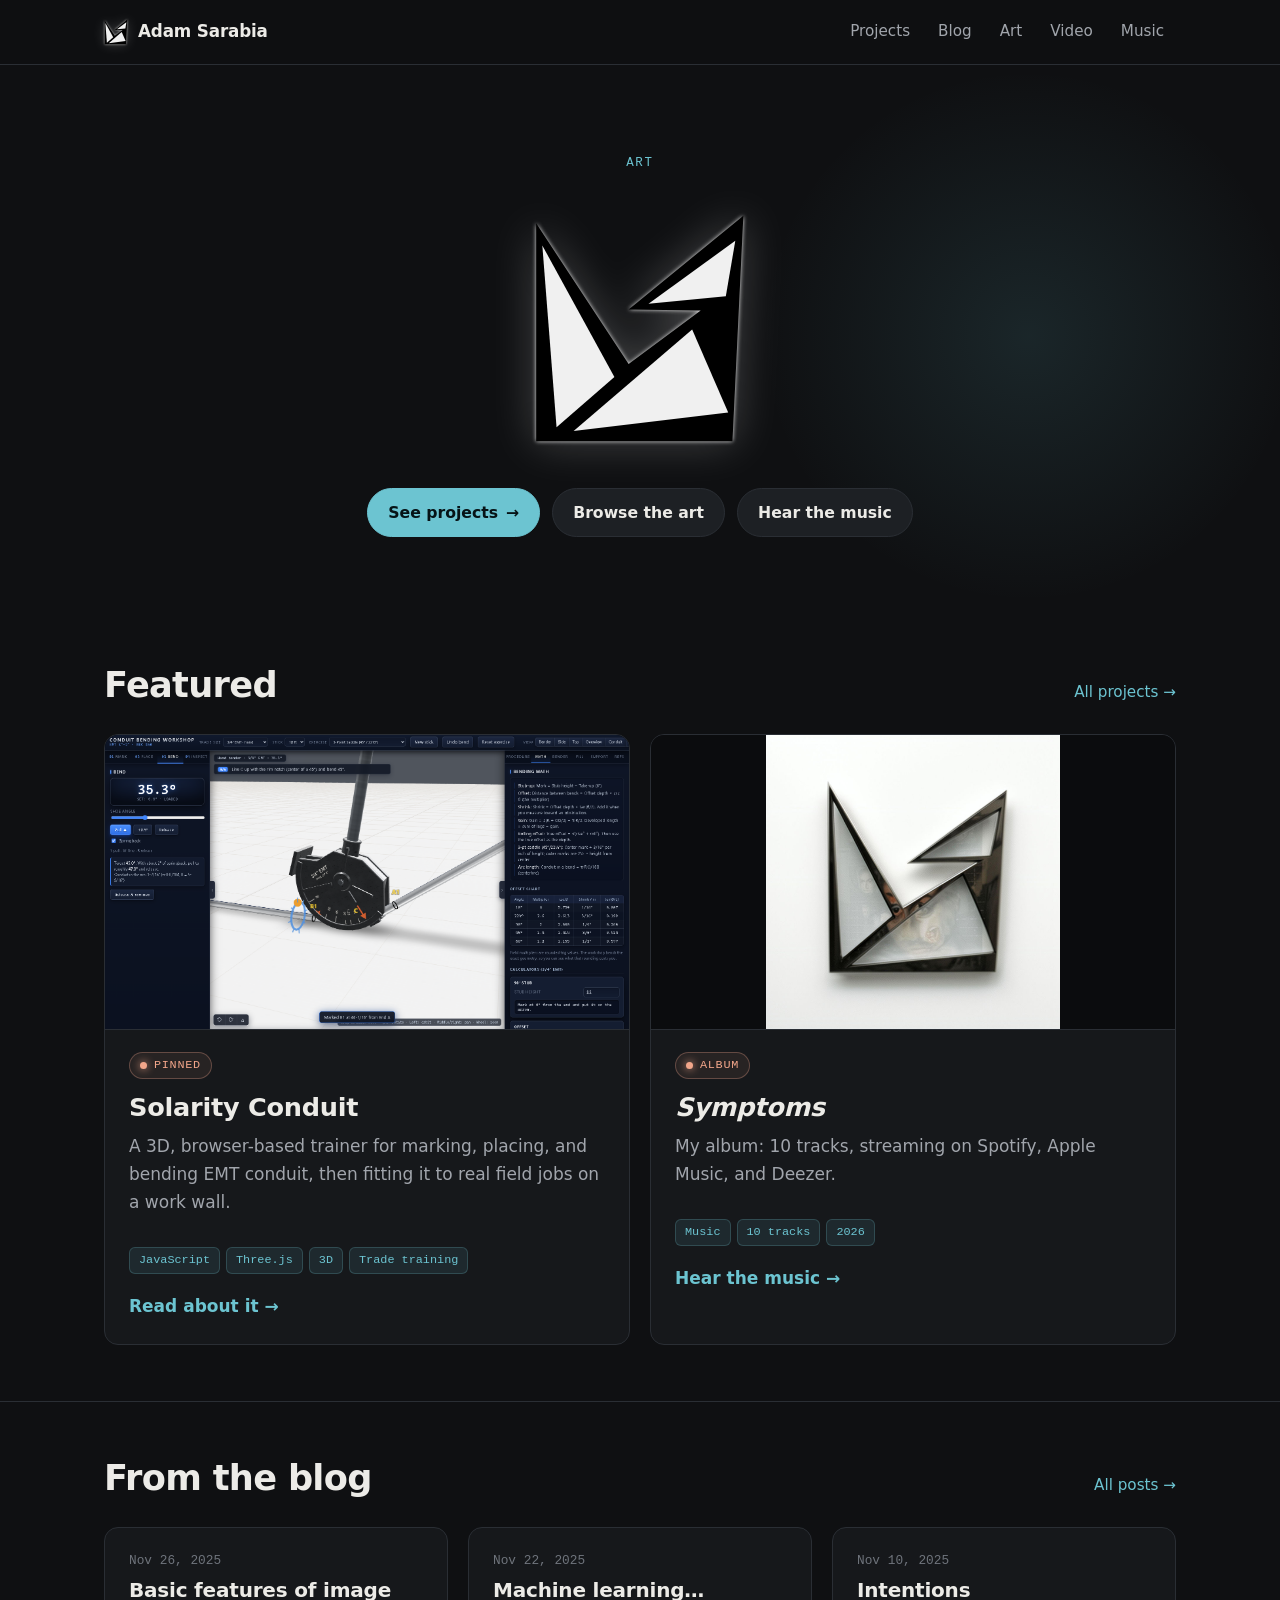
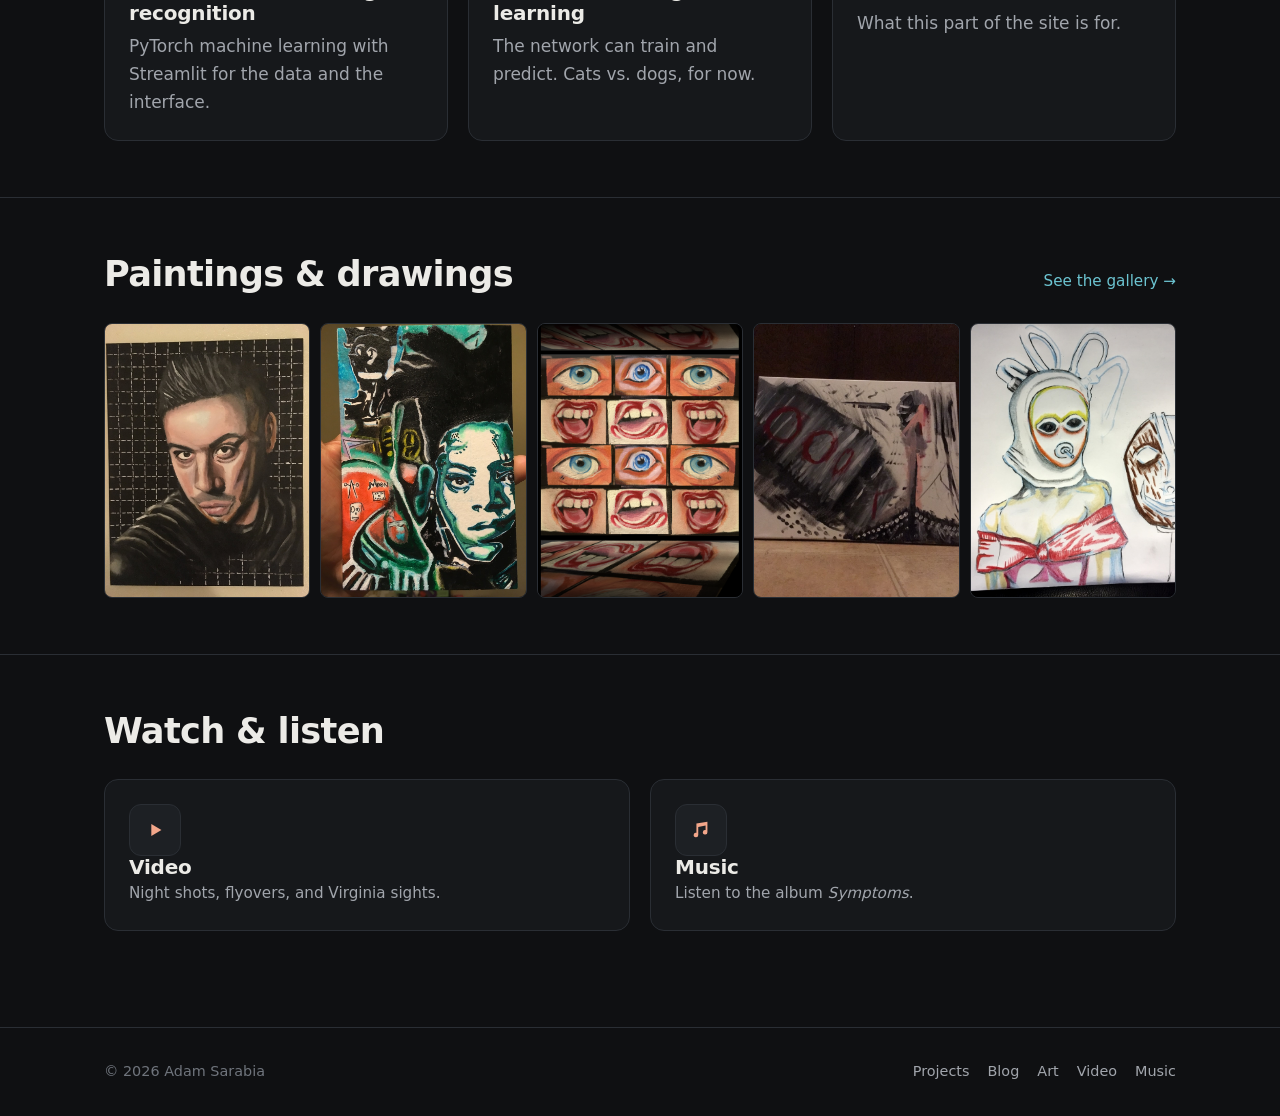
==== commit dff00d33: "Change the home tagline to Art Co-Authored-By: Claude Opus 5.5 <noreply@anthropic.com>" ====
--- a/index.html
+++ b/index.html
@@ -33,7 +33,7 @@
     <!-- Hero -->
     <section class="hero">
       <div class="container hero-center">
-        <p class="eyebrow hero-tagline">Code · Paint · Draw · Film · Music</p>
+        <p class="eyebrow hero-tagline">Art</p>
         <div class="hero-mark">
           <img src="assets/img/logo.svg" alt="" width="260" height="281">
         </div>
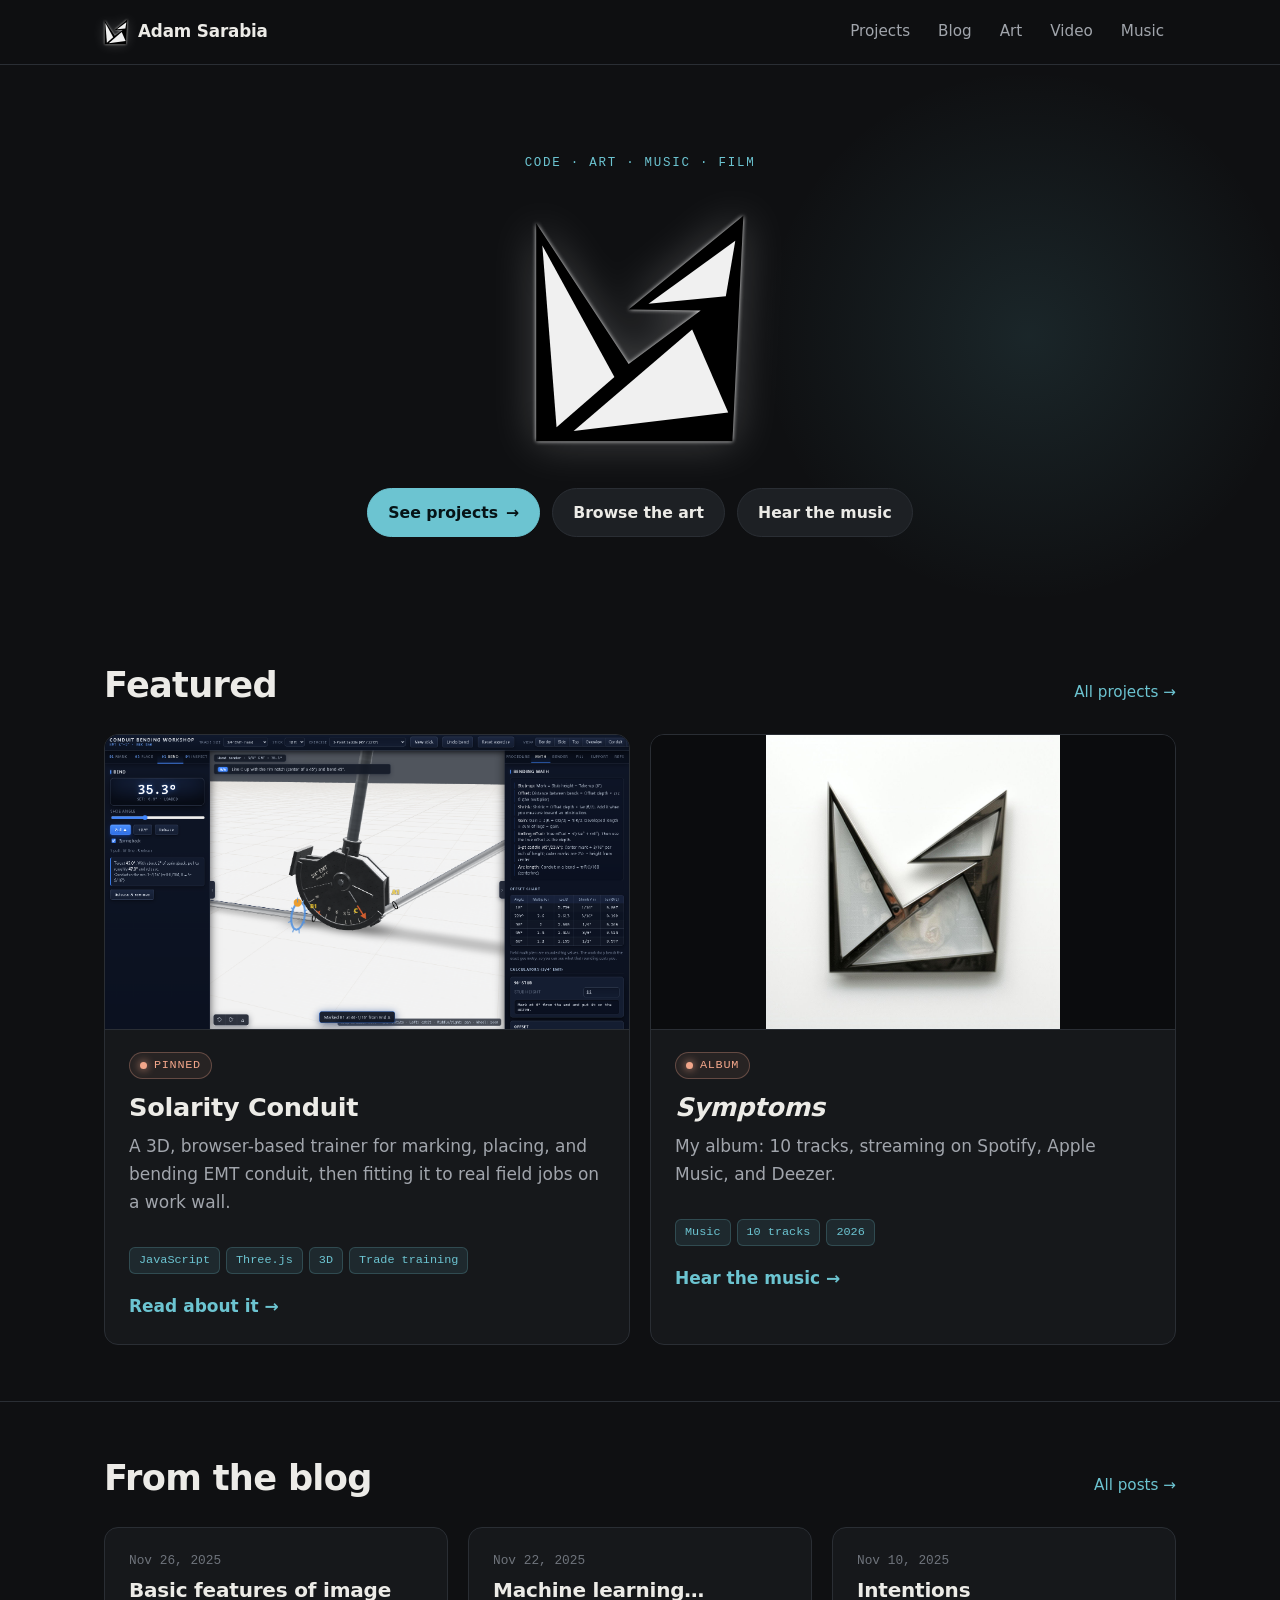
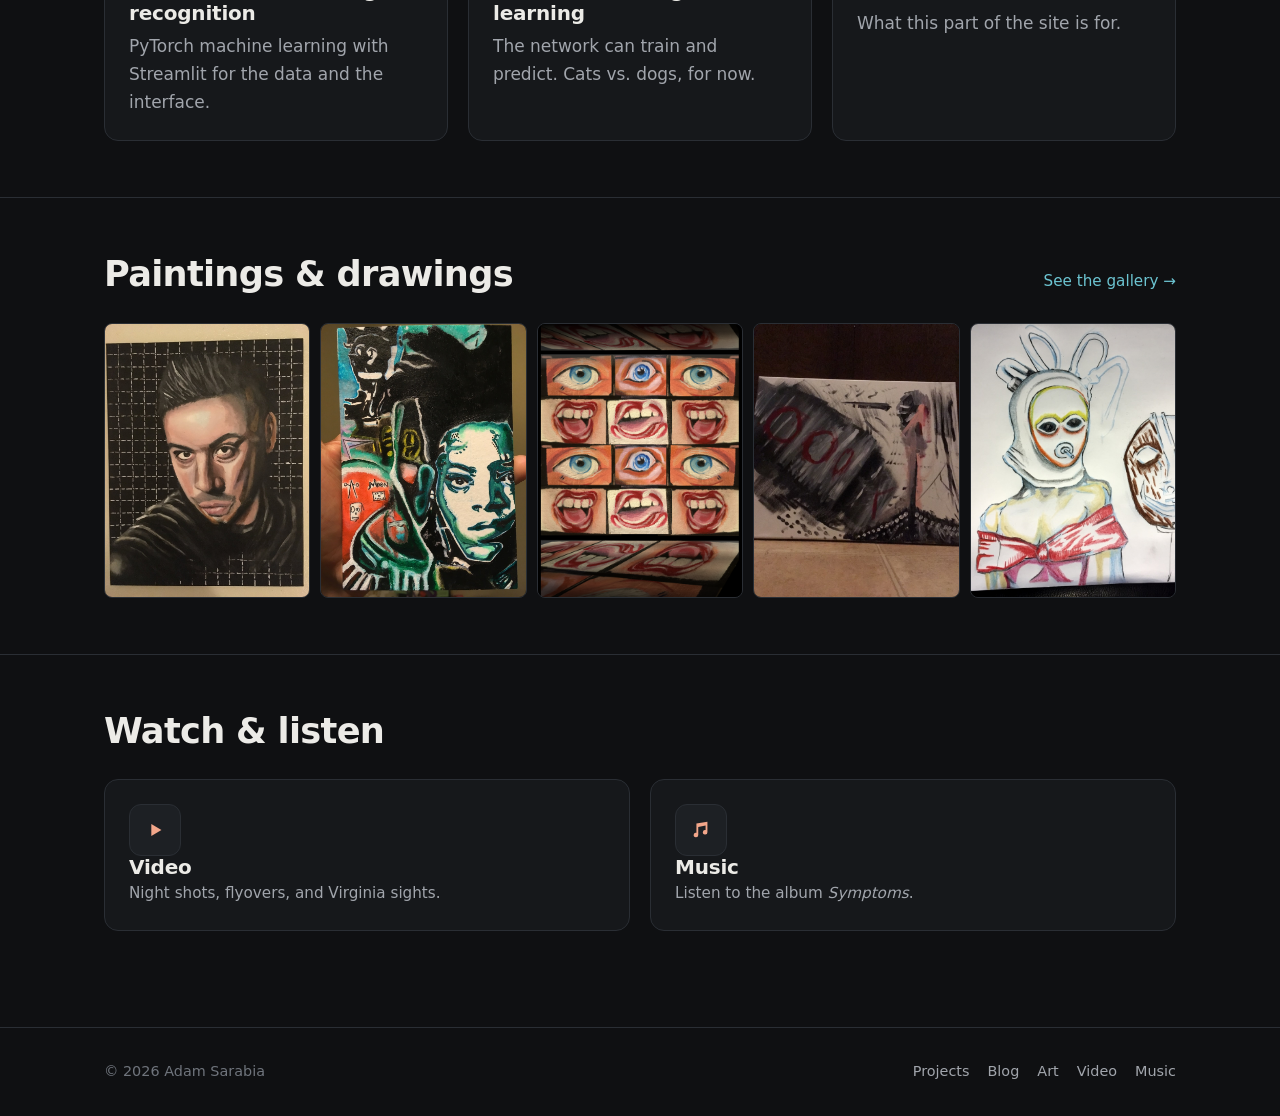
==== commit 3e97a5d2: "Change the home tagline to Code, Art, Music, Film Co-Authored-By: Claude Opus 5.5 <noreply@anthropic" ====
--- a/index.html
+++ b/index.html
@@ -33,7 +33,7 @@
     <!-- Hero -->
     <section class="hero">
       <div class="container hero-center">
-        <p class="eyebrow hero-tagline">Art</p>
+        <p class="eyebrow hero-tagline">Code · Art · Music · Film</p>
         <div class="hero-mark">
           <img src="assets/img/logo.svg" alt="" width="260" height="281">
         </div>
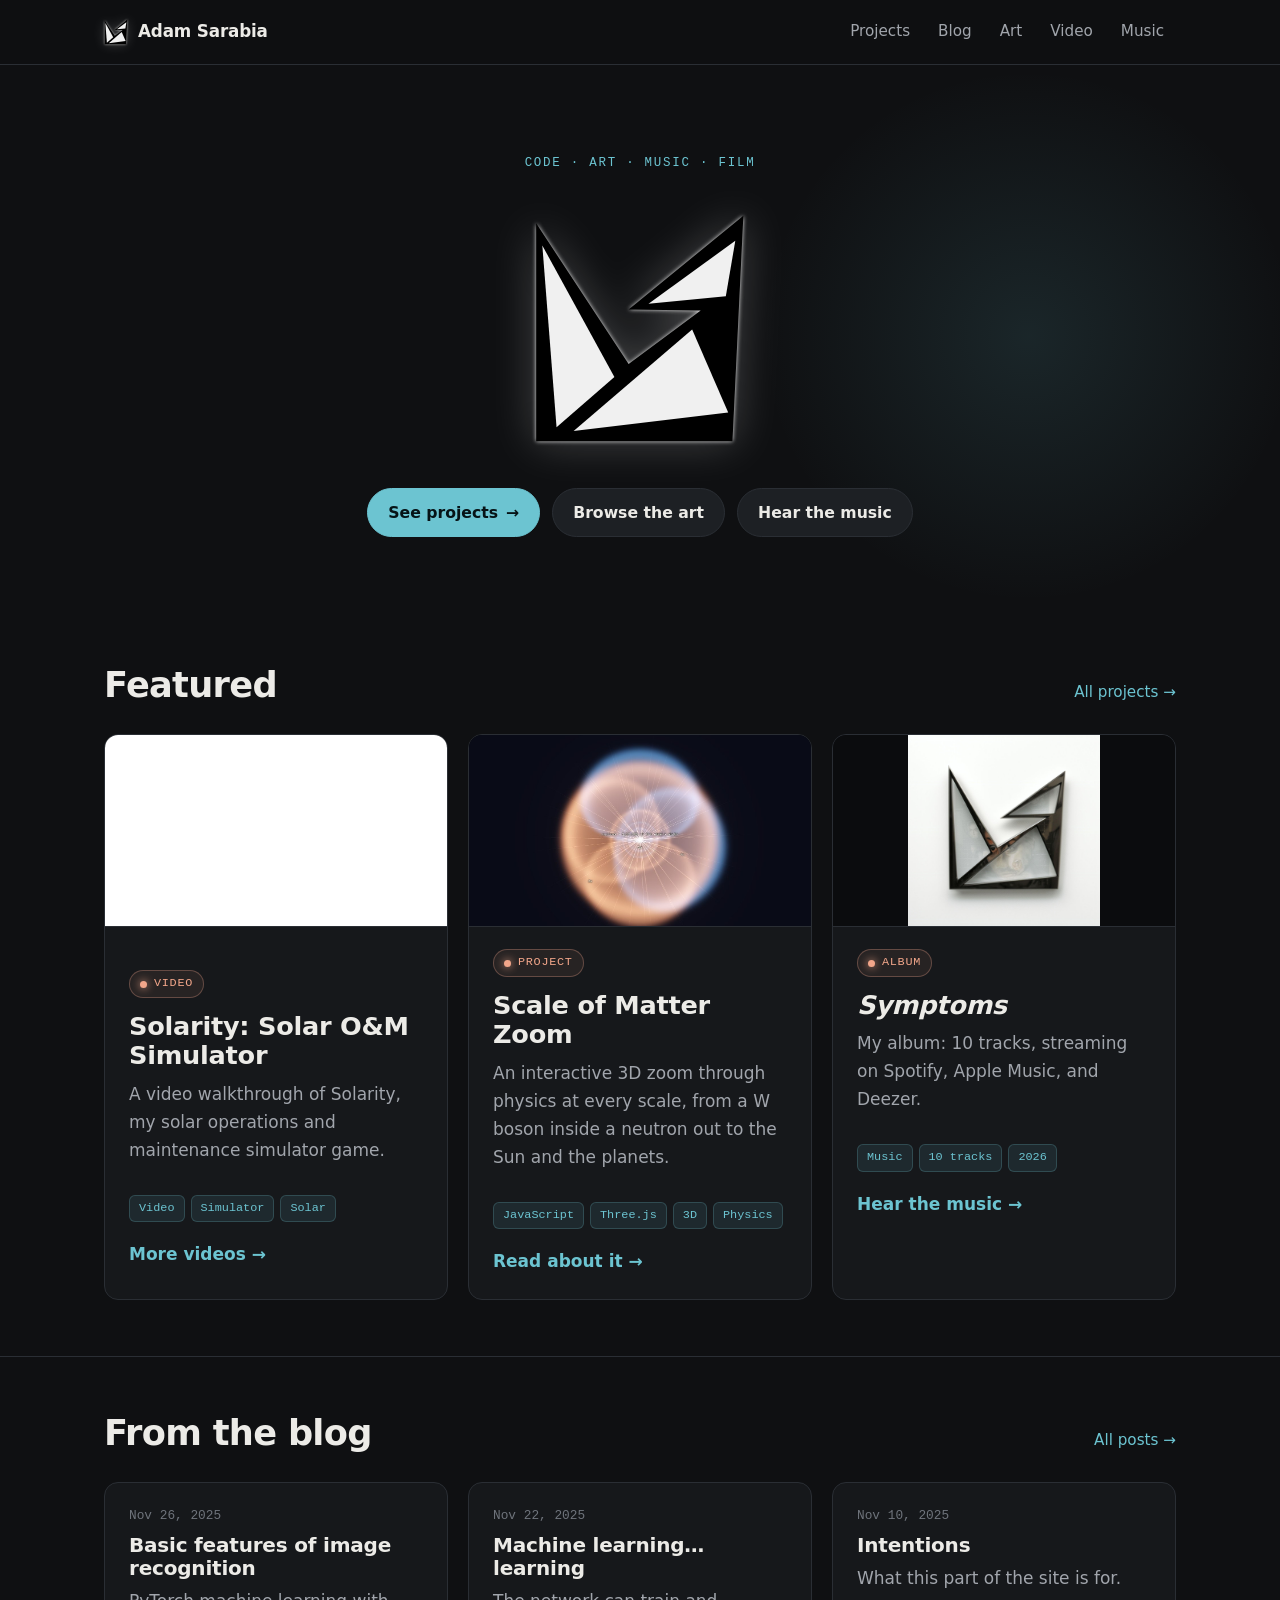
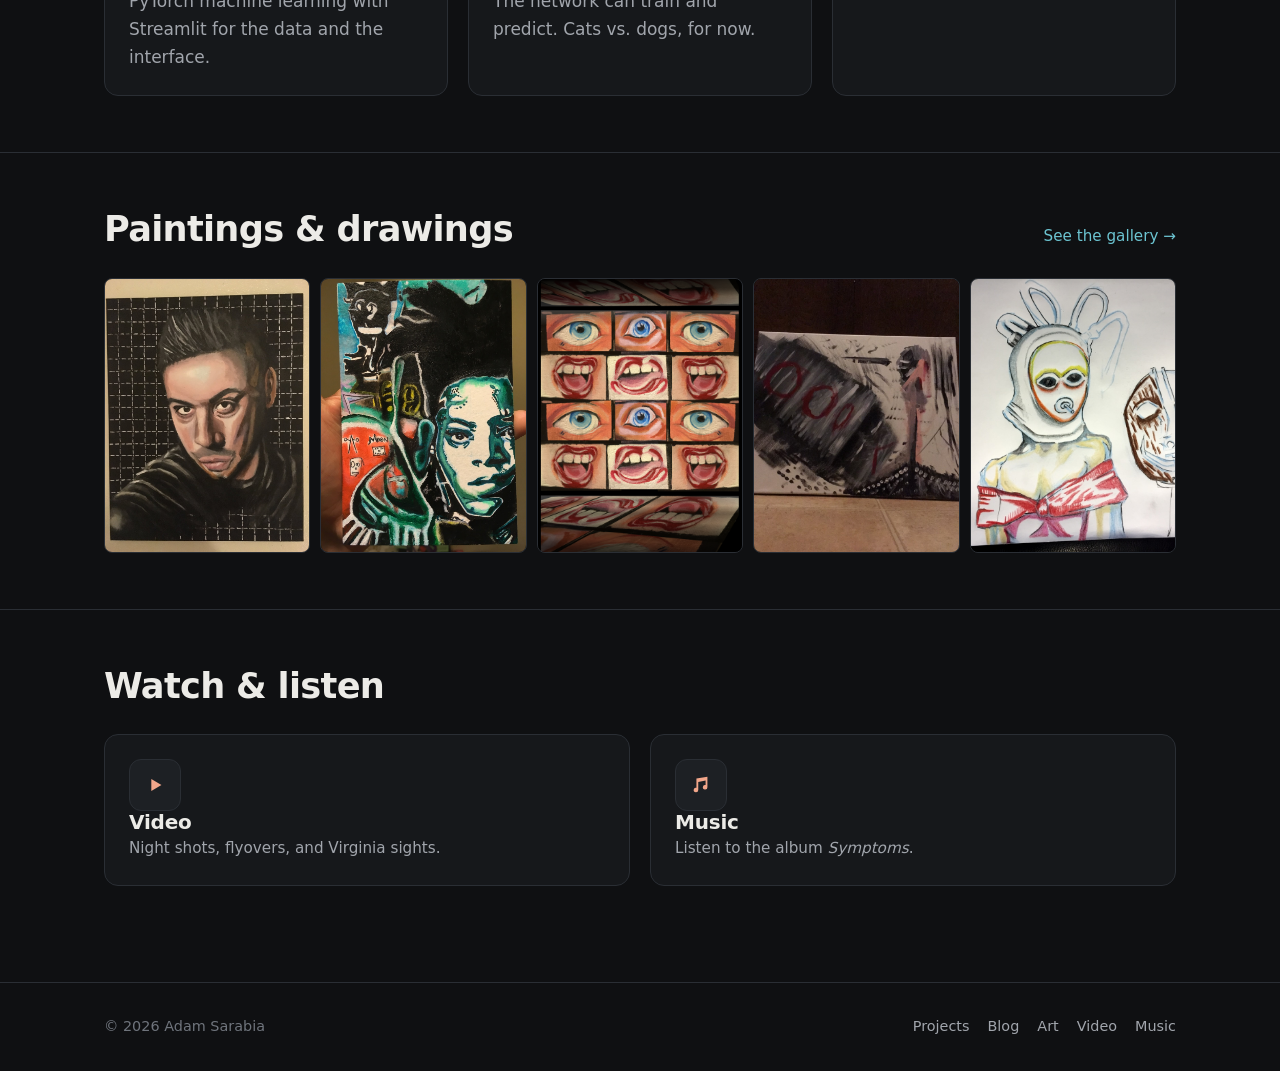
==== commit ffcf981d: "Add Scale of Matter Zoom and the Solarity video Feature the Solarity simulator video, Scale of Matte" ====
--- a/index.html
+++ b/index.html
@@ -52,17 +52,31 @@
           <h2>Featured</h2>
           <a href="projects.html">All projects &rarr;</a>
         </div>
-        <div class="feature-pair">
-        <a class="card feature" href="projects.html#solarity-conduit">
+        <div class="feature-pair feature-trio">
+        <div class="card feature">
           <div class="feature-media">
-            <img src="assets/img/projects/conduit-bending/bend.png" alt="Bending a 3-point saddle on a 3/4-inch EMT hand bender in the Solarity Conduit simulator" width="1600" height="900">
+            <iframe src="https://www.youtube-nocookie.com/embed/KiwIiItYXFU" title="Solarity - Solar O&amp;M Simulator" loading="lazy" allow="accelerometer; encrypted-media; gyroscope; picture-in-picture; fullscreen" referrerpolicy="strict-origin-when-cross-origin" allowfullscreen></iframe>
           </div>
           <div class="card-body">
-            <span class="badge">Pinned</span>
-            <h3 style="margin-top:14px;font-size:1.6rem">Solarity Conduit</h3>
-            <p class="muted">A 3D, browser-based trainer for marking, placing, and bending EMT conduit, then fitting it to real field jobs on a work wall.</p>
+            <span class="badge">Video</span>
+            <h3 style="margin-top:14px;font-size:1.6rem">Solarity: Solar O&amp;M Simulator</h3>
+            <p class="muted">A video walkthrough of Solarity, my solar operations and maintenance simulator game.</p>
             <ul class="tags">
-              <li>JavaScript</li><li>Three.js</li><li>3D</li><li>Trade training</li>
+              <li>Video</li><li>Simulator</li><li>Solar</li>
+            </ul>
+            <a href="video.html" style="color:var(--accent);font-weight:600">More videos &rarr;</a>
+          </div>
+        </div>
+        <a class="card feature" href="projects.html#scale-zoom">
+          <div class="feature-media">
+            <img src="assets/img/projects/scale-zoom/atom.jpg" alt="A carbon-14 atom in Scale of Matter Zoom: glowing electron clouds around a tiny bright nucleus" width="1200" height="675">
+          </div>
+          <div class="card-body">
+            <span class="badge">Project</span>
+            <h3 style="margin-top:14px;font-size:1.6rem">Scale of Matter Zoom</h3>
+            <p class="muted">An interactive 3D zoom through physics at every scale, from a W boson inside a neutron out to the Sun and the planets.</p>
+            <ul class="tags">
+              <li>JavaScript</li><li>Three.js</li><li>3D</li><li>Physics</li>
             </ul>
             <span style="color:var(--accent);font-weight:600">Read about it &rarr;</span>
           </div>
--- a/assets/css/style.css
+++ b/assets/css/style.css
@@ -224,6 +224,9 @@
 .feature-wrap .feature-pair .feature-media img { position: absolute; inset: 0; width: 100%; height: 100%; }
 .feature-pair .feature-media-album { background: #0b0c0e; }
 .feature-pair .feature-media-album img { object-fit: contain; }
+.feature-trio { grid-template-columns: repeat(3, minmax(0, 1fr)); max-width: 1140px; margin: 0 auto; }
+@media (max-width: 960px) { .feature-trio { grid-template-columns: minmax(0, 560px); } }
+.feature-wrap .feature-pair .feature-media iframe { position: absolute; inset: 0; width: 100%; height: 100%; border: 0; }
 .feature-wrap .feature { grid-template-columns: 1fr; }
 .feature-wrap .feature-media { border-right: 0; border-bottom: 1px solid var(--border); padding: 0; }
 .feature-wrap .feature-media img { border: 0; border-radius: 0; width: 100%; height: auto; }
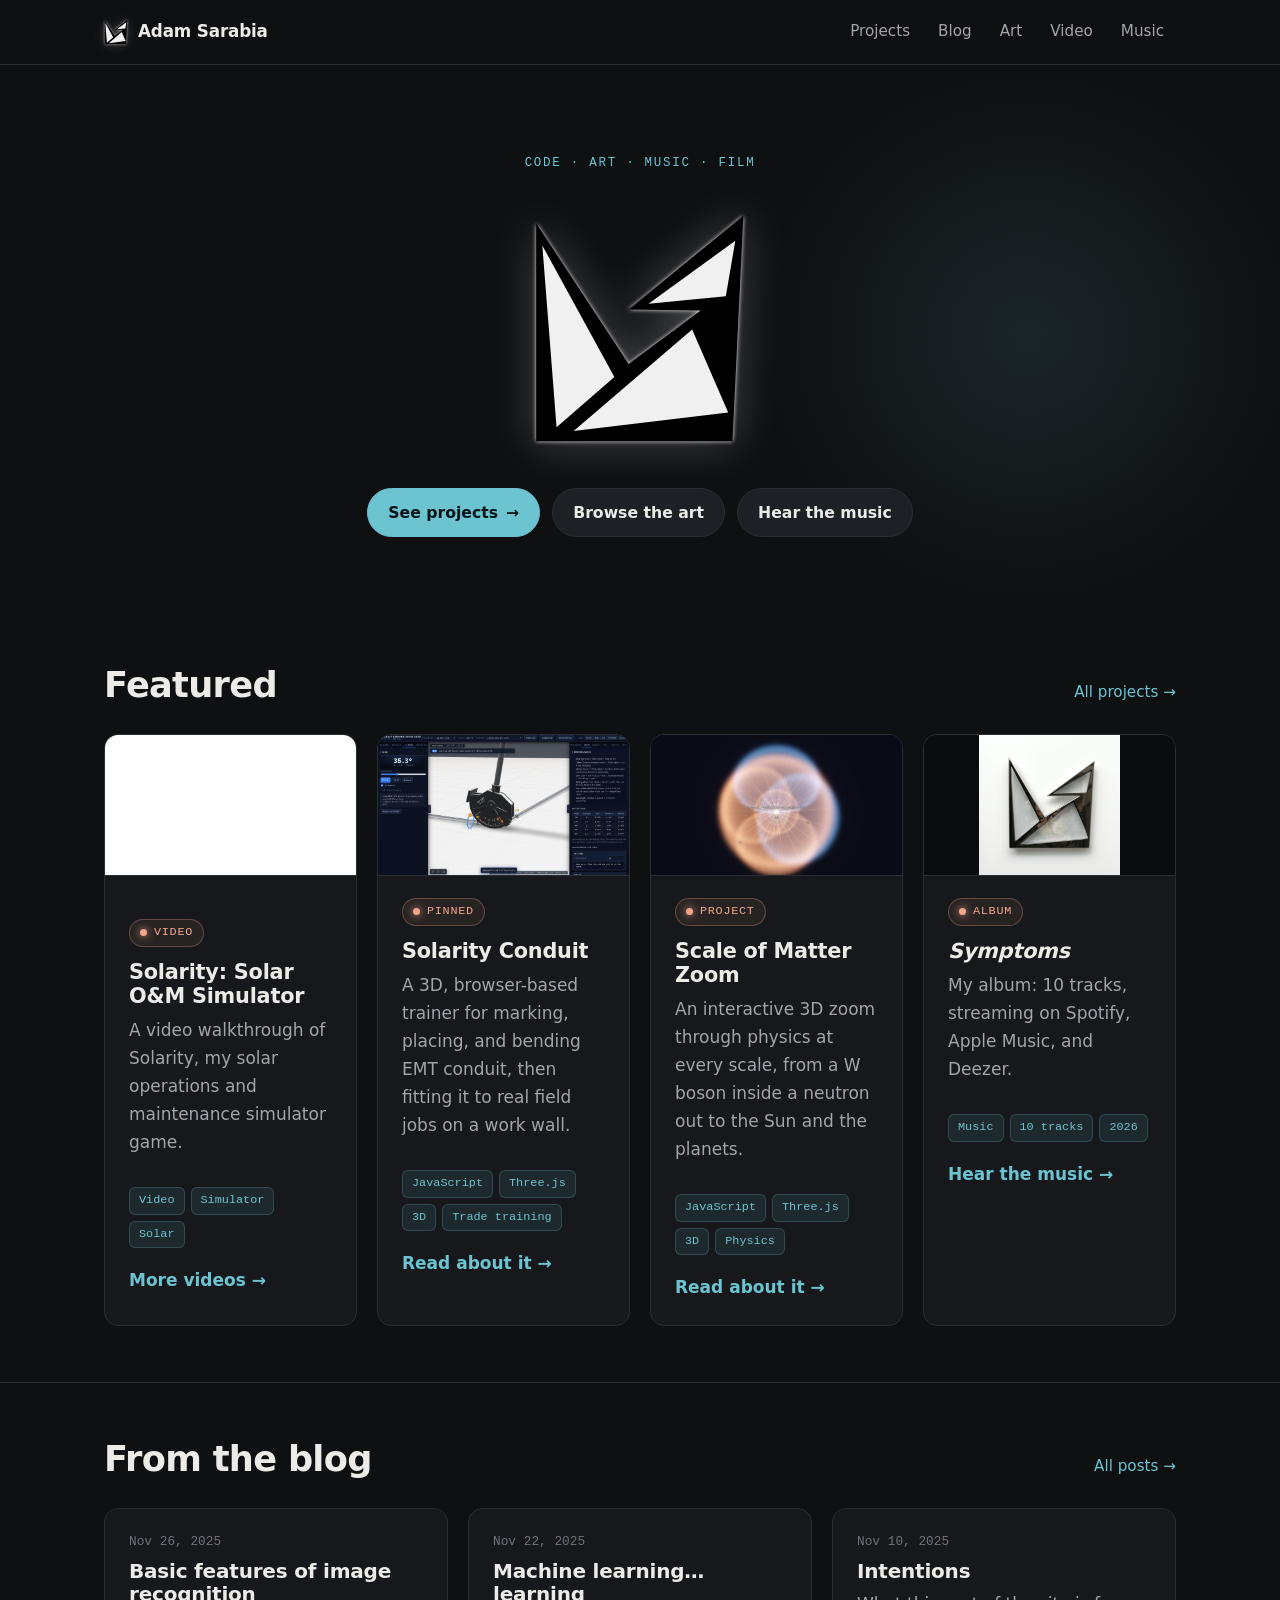
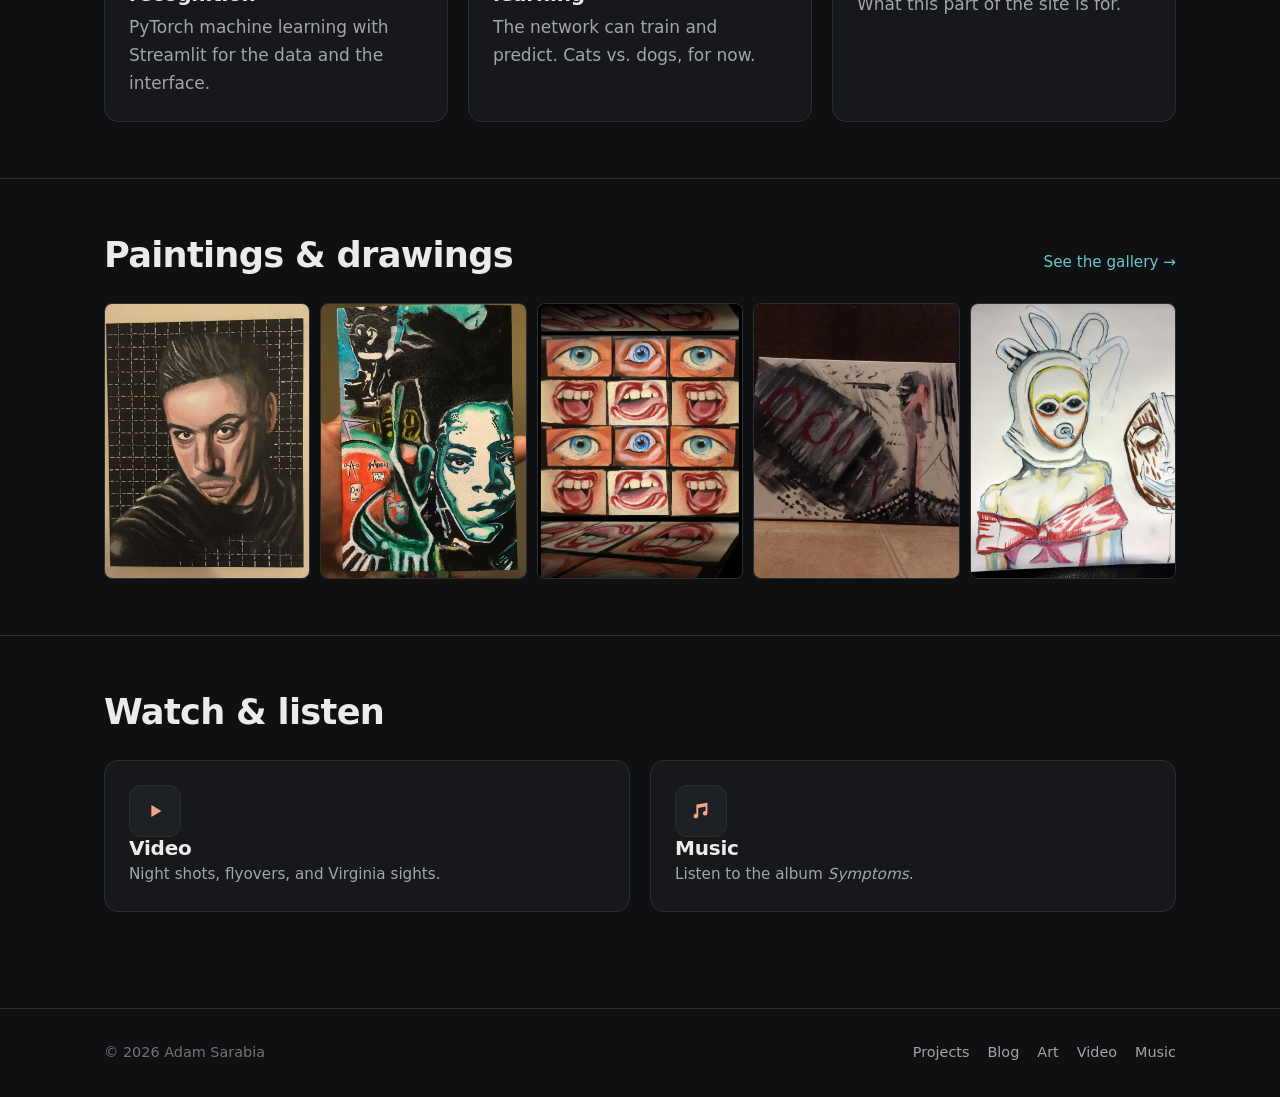
==== commit d698ff59: "Bring Solarity Conduit back to the home page, second in the featured row Co-Authored-By: Claude Opus" ====
--- a/index.html
+++ b/index.html
@@ -52,7 +52,7 @@
           <h2>Featured</h2>
           <a href="projects.html">All projects &rarr;</a>
         </div>
-        <div class="feature-pair feature-trio">
+        <div class="feature-pair feature-quad">
         <div class="card feature">
           <div class="feature-media">
             <iframe src="https://www.youtube-nocookie.com/embed/KiwIiItYXFU" title="Solarity - Solar O&amp;M Simulator" loading="lazy" allow="accelerometer; encrypted-media; gyroscope; picture-in-picture; fullscreen" referrerpolicy="strict-origin-when-cross-origin" allowfullscreen></iframe>
@@ -67,6 +67,20 @@
             <a href="video.html" style="color:var(--accent);font-weight:600">More videos &rarr;</a>
           </div>
         </div>
+        <a class="card feature" href="projects.html#solarity-conduit">
+          <div class="feature-media">
+            <img src="assets/img/projects/conduit-bending/bend.png" alt="Bending a 3-point saddle on a 3/4-inch EMT hand bender in the Solarity Conduit simulator" width="1600" height="900">
+          </div>
+          <div class="card-body">
+            <span class="badge">Pinned</span>
+            <h3 style="margin-top:14px;font-size:1.6rem">Solarity Conduit</h3>
+            <p class="muted">A 3D, browser-based trainer for marking, placing, and bending EMT conduit, then fitting it to real field jobs on a work wall.</p>
+            <ul class="tags">
+              <li>JavaScript</li><li>Three.js</li><li>3D</li><li>Trade training</li>
+            </ul>
+            <span style="color:var(--accent);font-weight:600">Read about it &rarr;</span>
+          </div>
+        </a>
         <a class="card feature" href="projects.html#scale-zoom">
           <div class="feature-media">
             <img src="assets/img/projects/scale-zoom/atom.jpg" alt="A carbon-14 atom in Scale of Matter Zoom: glowing electron clouds around a tiny bright nucleus" width="1200" height="675">
--- a/assets/css/style.css
+++ b/assets/css/style.css
@@ -224,8 +224,11 @@
 .feature-wrap .feature-pair .feature-media img { position: absolute; inset: 0; width: 100%; height: 100%; }
 .feature-pair .feature-media-album { background: #0b0c0e; }
 .feature-pair .feature-media-album img { object-fit: contain; }
-.feature-trio { grid-template-columns: repeat(3, minmax(0, 1fr)); max-width: 1140px; margin: 0 auto; }
-@media (max-width: 960px) { .feature-trio { grid-template-columns: minmax(0, 560px); } }
+.feature-quad { grid-template-columns: repeat(4, minmax(0, 1fr)); max-width: 1140px; margin: 0 auto; }
+.feature-quad .card-body h3 { font-size: 1.3rem !important; }
+.feature-quad .feature .card-body { padding: 18px 18px 20px; }
+@media (max-width: 1100px) { .feature-quad { grid-template-columns: repeat(2, minmax(0, 1fr)); max-width: 900px; } }
+@media (max-width: 640px) { .feature-quad { grid-template-columns: minmax(0, 560px); } }
 .feature-wrap .feature-pair .feature-media iframe { position: absolute; inset: 0; width: 100%; height: 100%; border: 0; }
 .feature-wrap .feature { grid-template-columns: 1fr; }
 .feature-wrap .feature-media { border-right: 0; border-bottom: 1px solid var(--border); padding: 0; }
